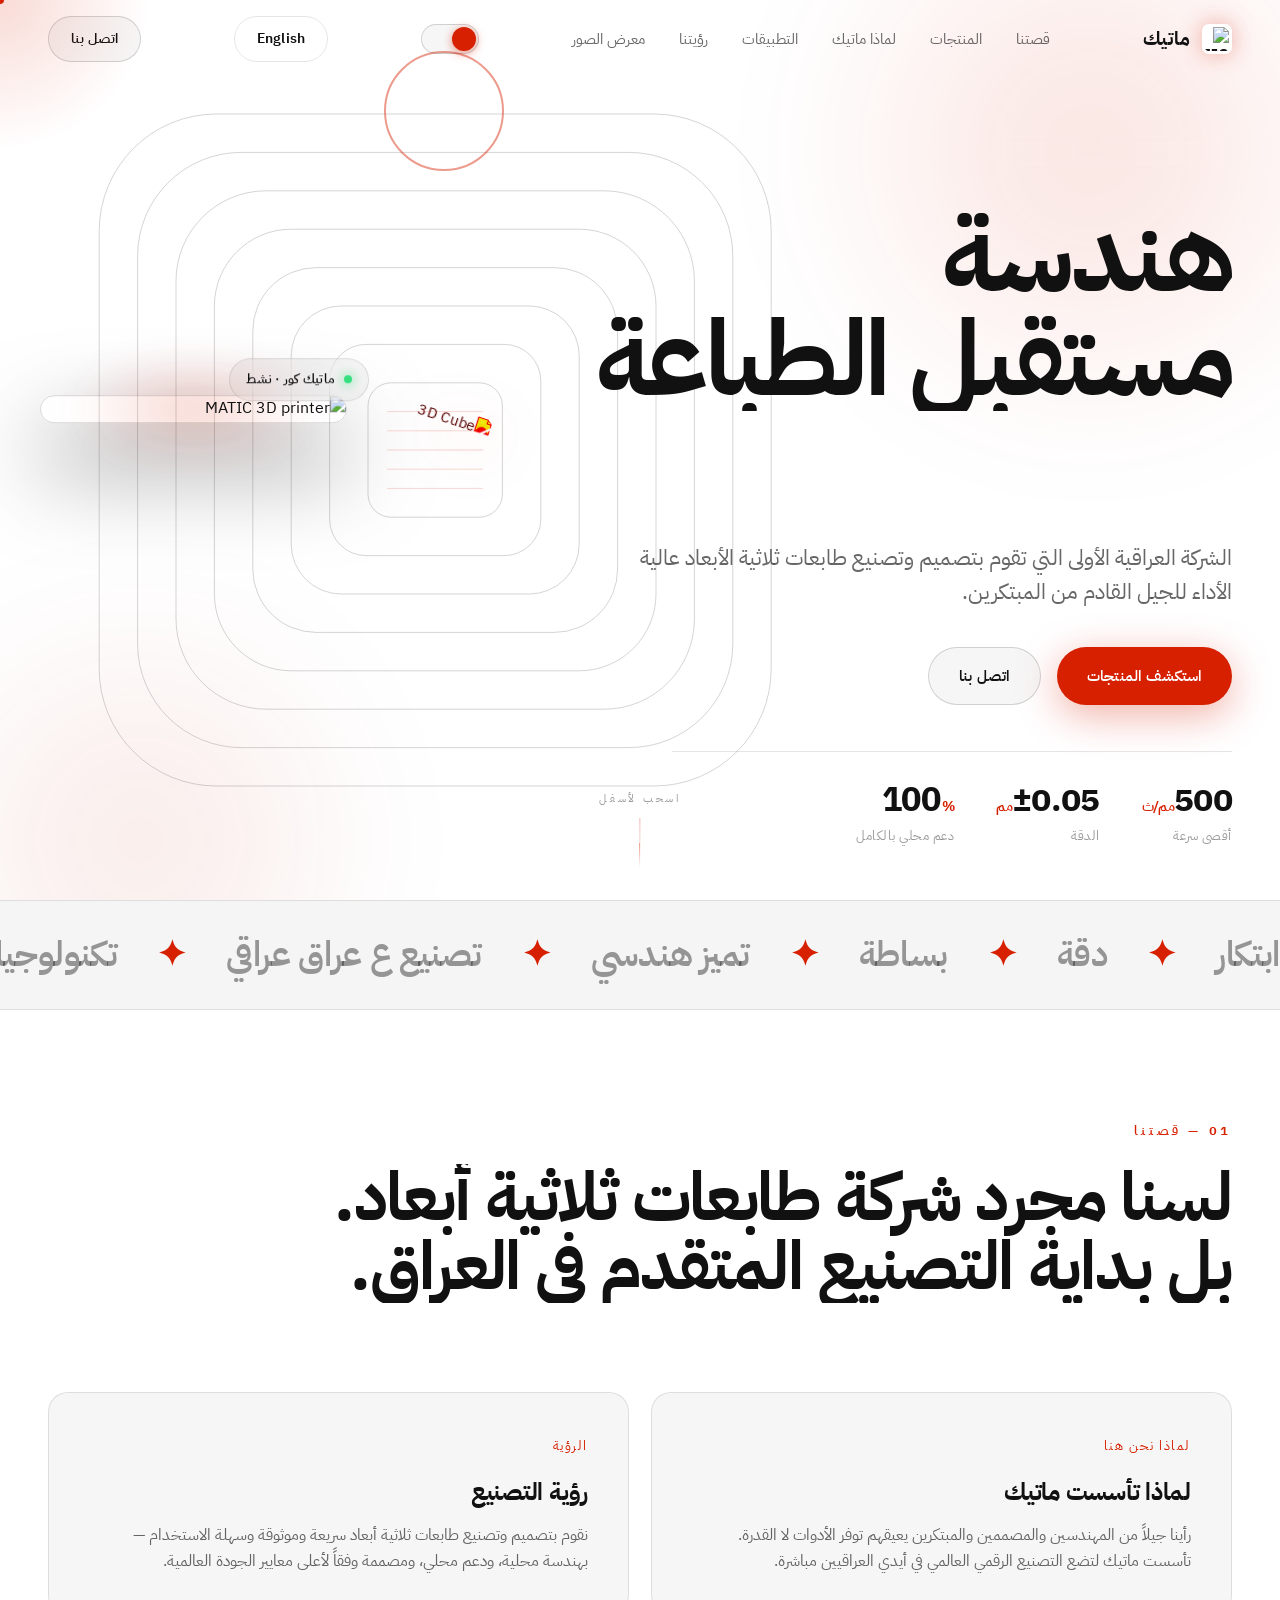
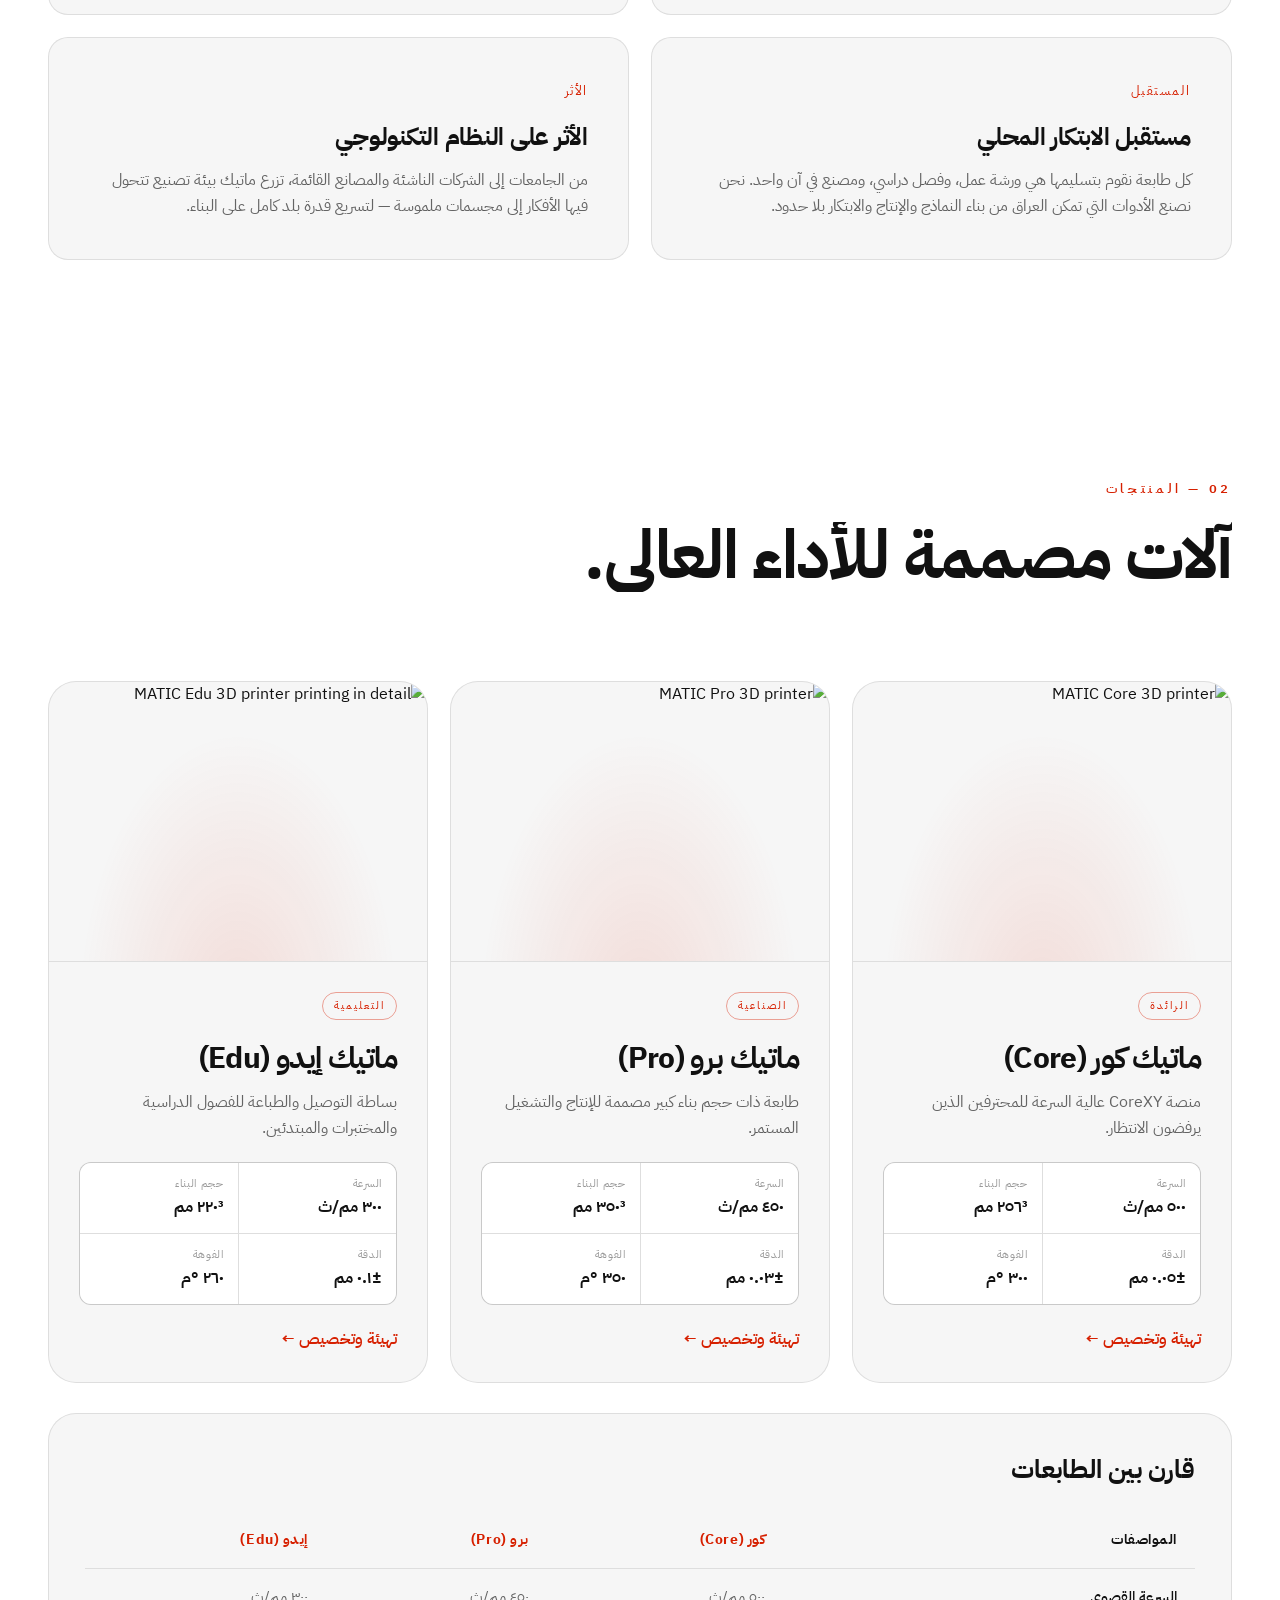
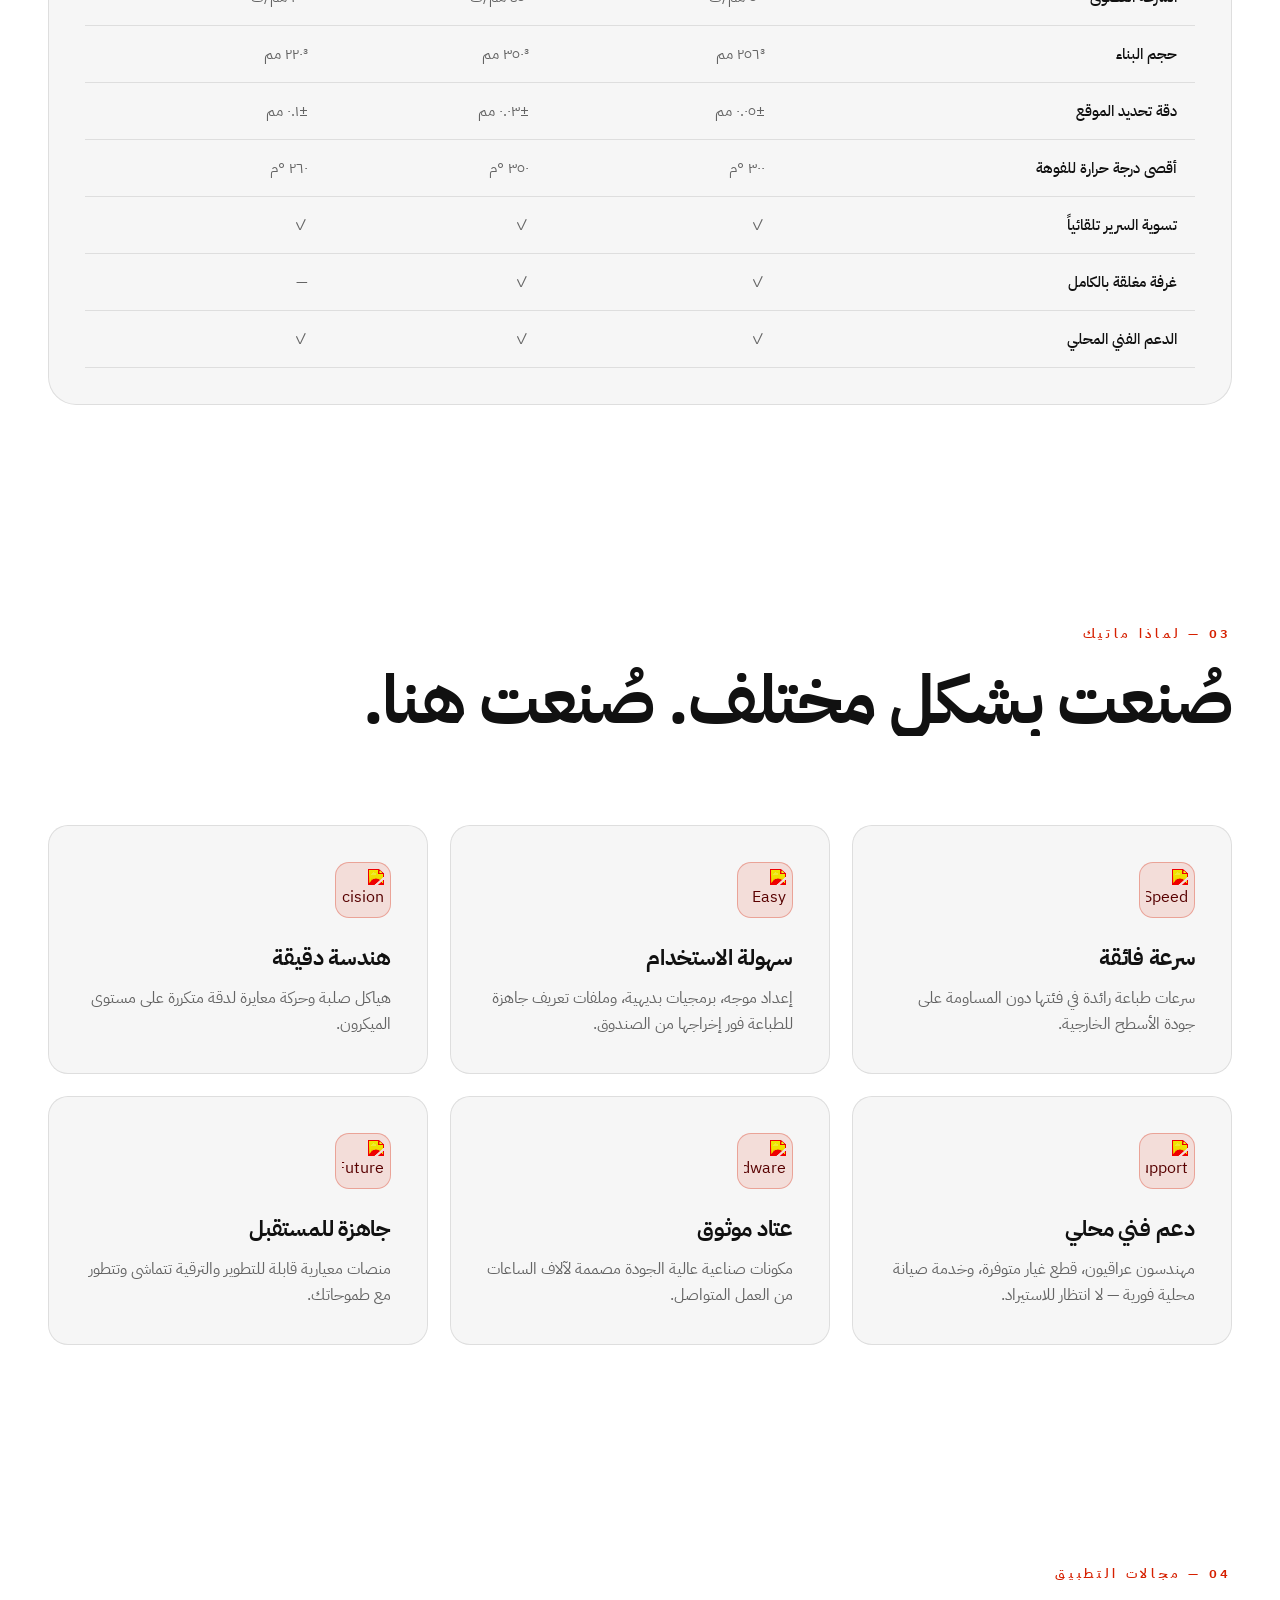
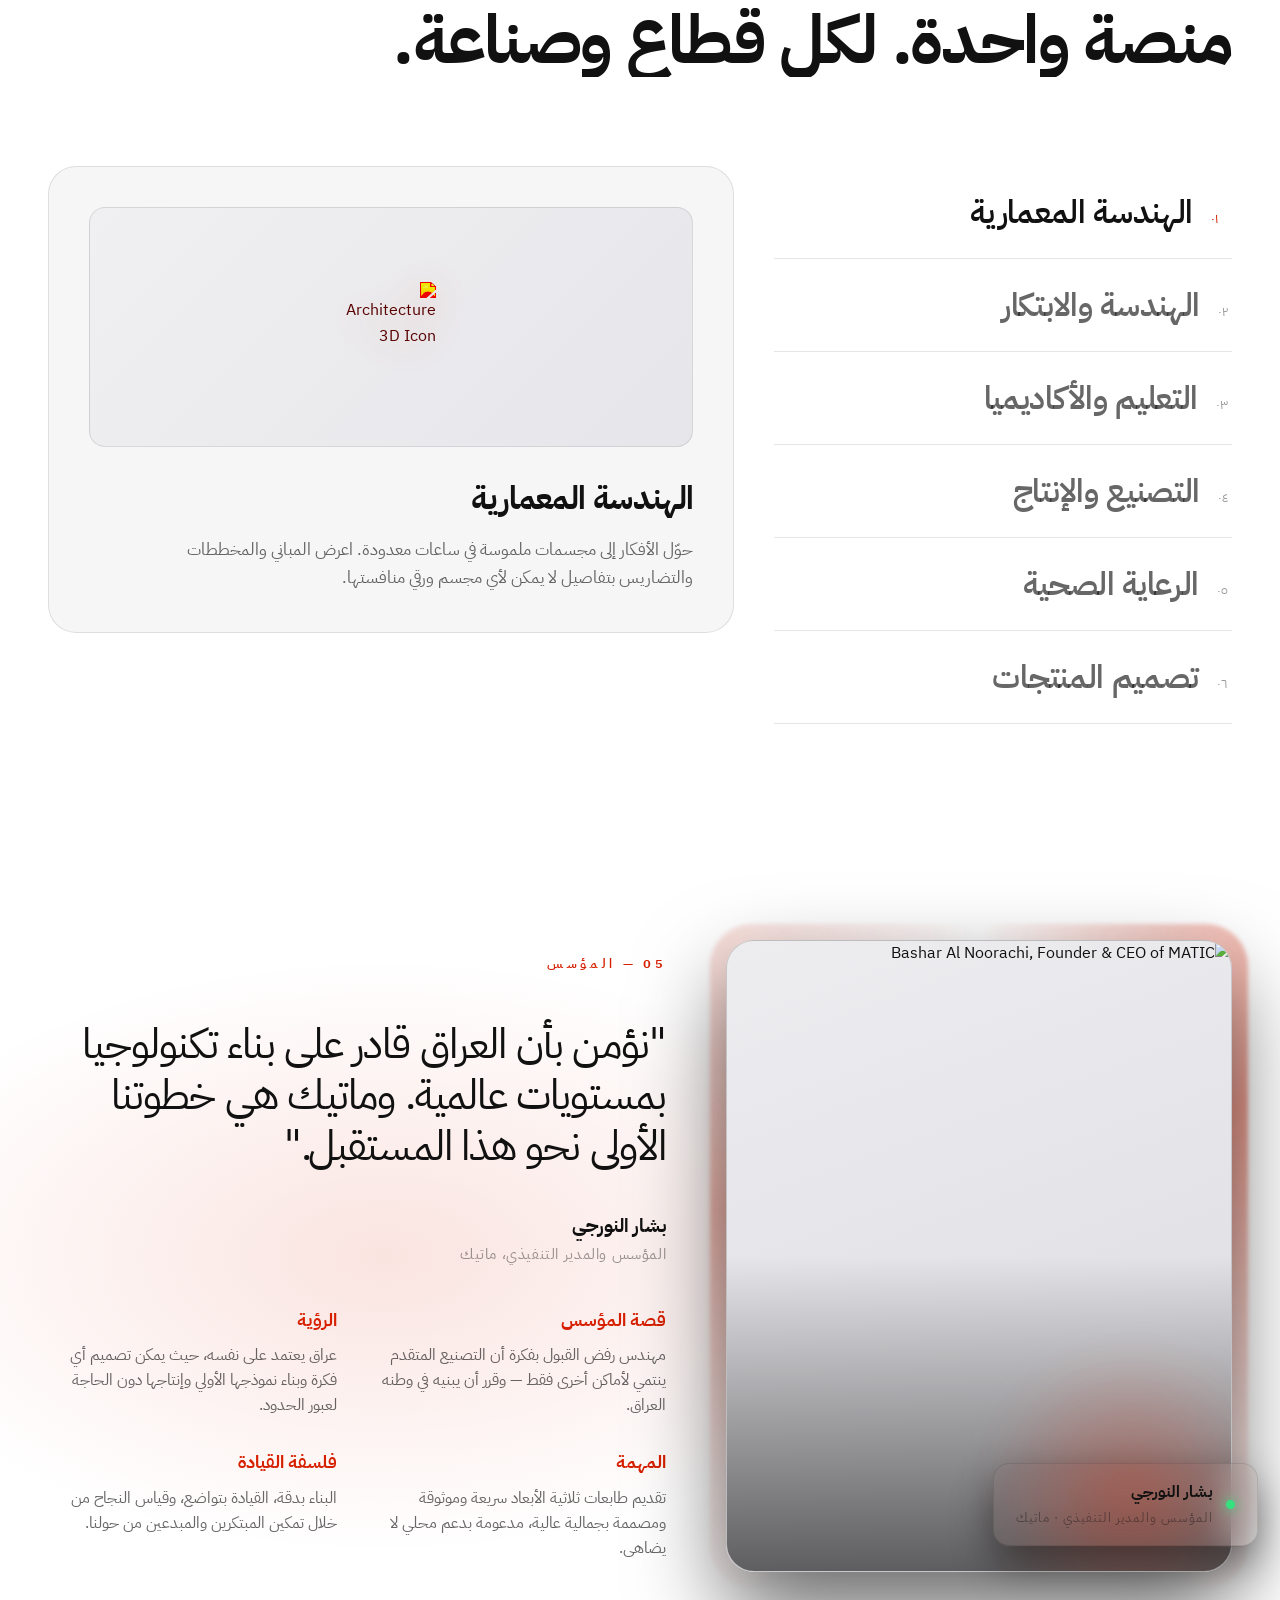
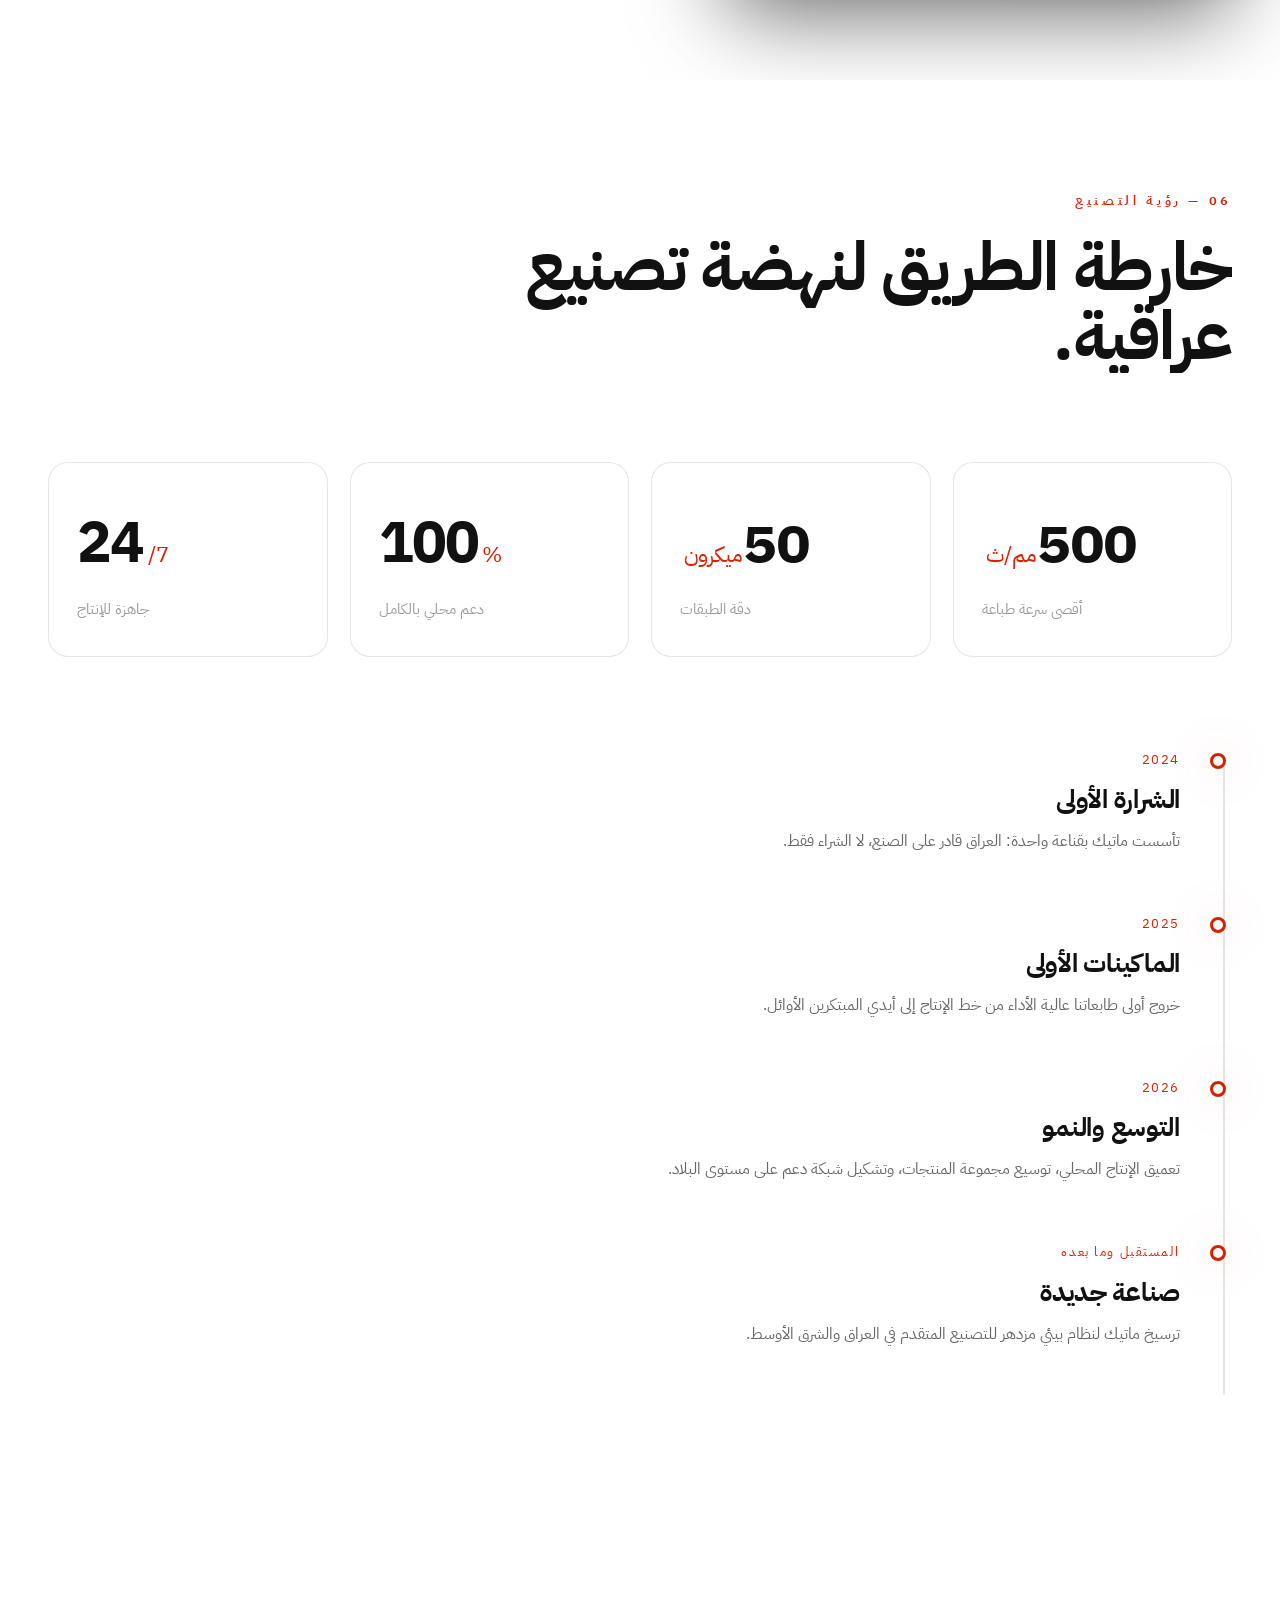
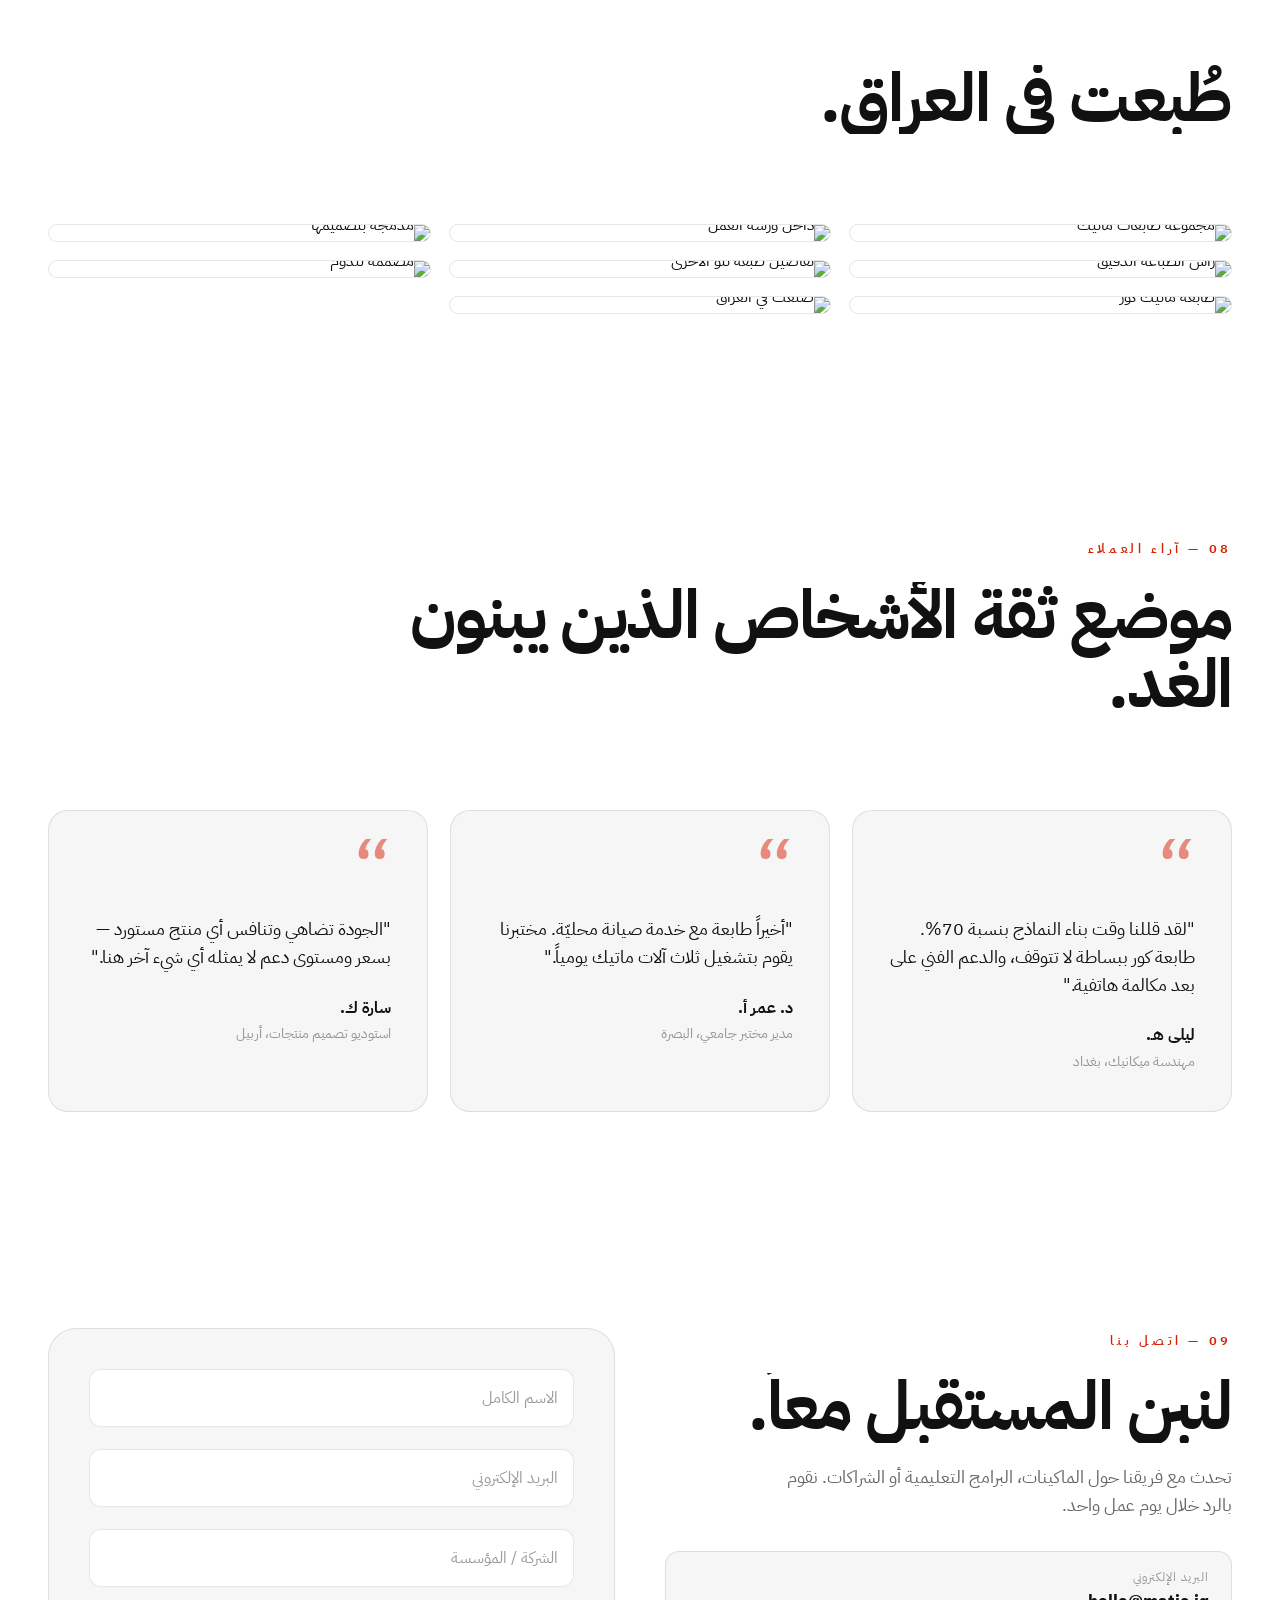
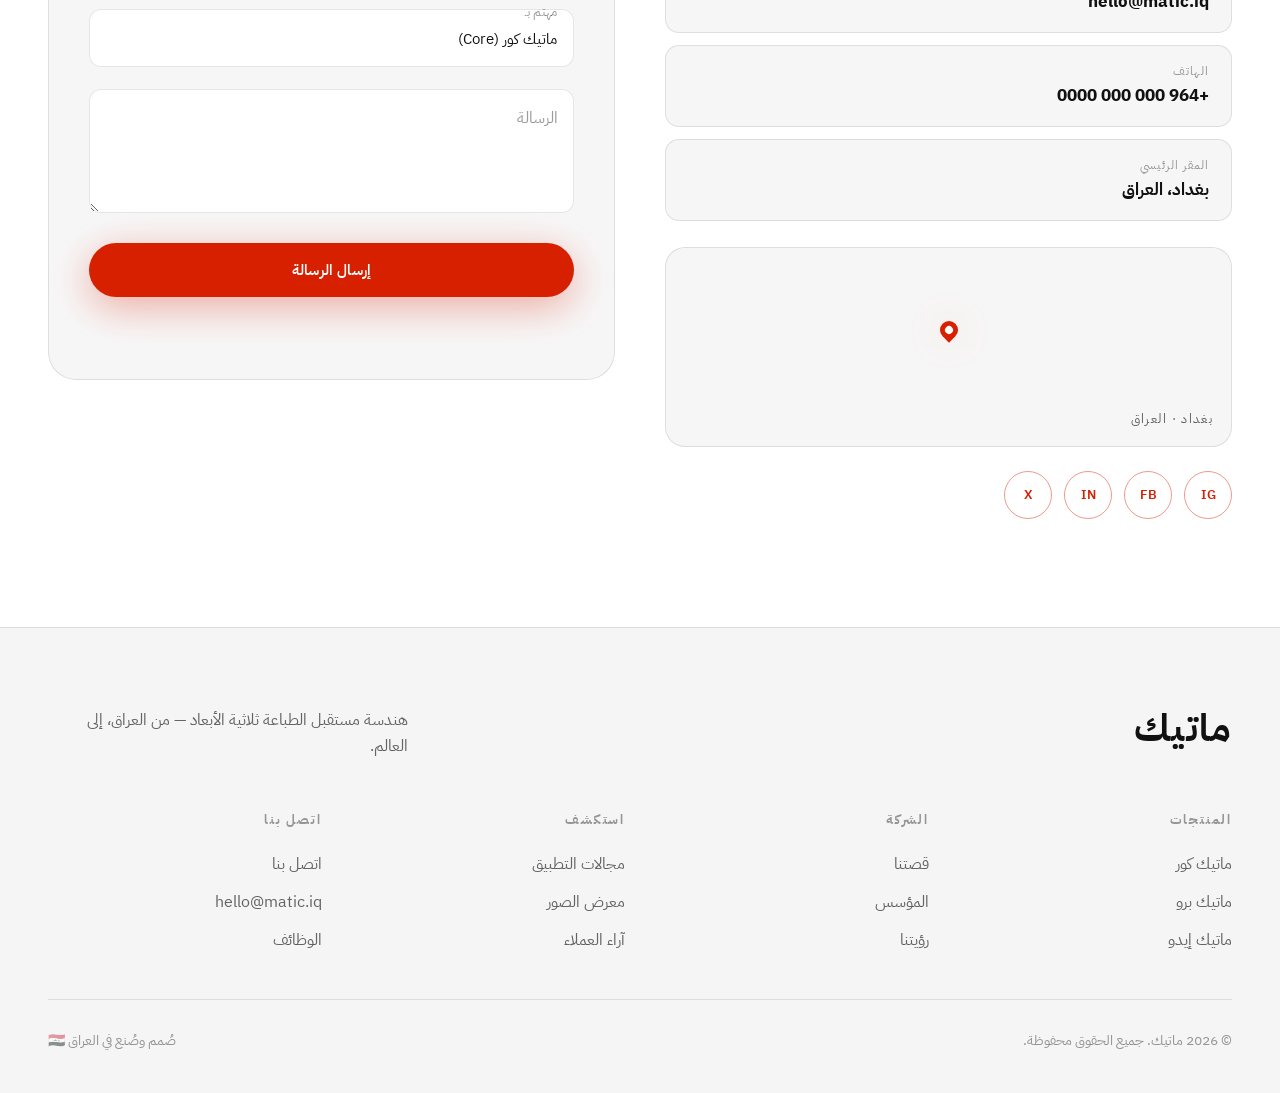
==== index-ar.html @ 6158f704 "Add files via upload" ====
<!DOCTYPE html>
<html lang="ar" dir="rtl">
<head>
  <meta charset="UTF-8" />
  <meta name="viewport" content="width=device-width, initial-scale=1.0" />
  <meta name="theme-color" content="#111111" />
  <link rel="icon" type="image/png" href="matic-logo.png" />

  <title>ماتيك — هندسة مستقبل الطباعة ثلاثية الأبعاد</title>
  <meta name="description" content="ماتيك هي أول شركة عراقية تقوم بتصميم وتصنيع طابعات ثلاثية الأبعاد عالية الأداء — سريعة وموثوقة ومدعومة محلياً للجيل القادم من المبتكرين." />
  <meta name="keywords" content="MATIC, 3D printing, Iraq, 3D printers, advanced manufacturing, additive manufacturing, Middle East technology, العراق, طباعة ثلاثية الأبعاد" />
  <meta name="author" content="MATIC" />
  <link rel="canonical" href="https://matic.iq/" />

  <!-- Open Graph -->
  <meta property="og:type" content="website" />
  <meta property="og:title" content="ماتيك — هندسة مستقبل الطباعة ثلاثية الأبعاد" />
  <meta property="og:description" content="الشركة العراقية الأولى التي تقوم بتصميم وتصنيع طابعات ثلاثية الأبعاد عالية الأداء للجيل القادم من المبتكرين." />
  <meta property="og:locale" content="ar_IQ" />
  <meta property="og:site_name" content="MATIC" />

  <!-- Twitter -->
  <meta name="twitter:card" content="summary_large_image" />
  <meta name="twitter:title" content="ماتيك — هندسة مستقبل الطباعة ثلاثية الأبعاد" />
  <meta name="twitter:description" content="الشركة العراقية الأولى التي تقوم بتصميم وتصنيع طابعات ثلاثية الأبعاد عالية الأداء." />

  <link rel="preconnect" href="https://fonts.googleapis.com" />
  <link rel="preconnect" href="https://fonts.gstatic.com" crossorigin />
  <link href="https://fonts.googleapis.com/css2?family=IBM+Plex+Sans+Arabic:wght@300;400;500;600;700&family=Space+Grotesk:wght@400;500;600;700&family=Inter:wght@400;500;600;700;800;900&display=swap" rel="stylesheet" />

  <link rel="stylesheet" href="styles.css?v=2.0" />

  <!-- Set theme before paint to avoid flash -->
  <script>
    (function () {
      try {
        var saved = localStorage.getItem("matic-theme");
        var prefersLight = window.matchMedia("(prefers-color-scheme: light)").matches;
        var theme = saved || (prefersLight ? "light" : "dark");
        if (theme === "light") document.documentElement.setAttribute("data-theme", "light");
      } catch (e) {}
    })();
  </script>

  <!-- Structured data -->
  <script type="application/ld+json">
  {
    "@context": "https://schema.org",
    "@type": "Organization",
    "name": "MATIC",
    "description": "The first Iraqi company designing and manufacturing high-performance 3D printers.",
    "url": "https://matic.iq",
    "foundingLocation": { "@type": "Country", "name": "Iraq" },
    "slogan": "Engineering The Future Of 3D Printing"
  }
  </script>
</head>
<body>
  <!-- Custom cursor -->
  <div class="cursor-dot" aria-hidden="true"></div>
  <div class="cursor-glow" aria-hidden="true"></div>

  <!-- Scroll progress -->
  <div class="scroll-progress" aria-hidden="true"></div>

  <!-- Preloader -->
  <div class="preloader" id="preloader" aria-hidden="true">
    <div class="preloader__inner">
      <img src="matic-logo.png" alt="" class="preloader__mark" />
      <div class="preloader__logo">MATIC</div>
      <div class="preloader__bar"><span></span></div>
      <div class="preloader__count">000</div>
    </div>
  </div>

  <!-- Navigation -->
  <header class="nav" id="nav">
    <div class="nav__inner">
      <a href="#hero" class="nav__logo" data-magnetic aria-label="MATIC home">
        <img src="matic-logo.png" alt="MATIC logo" class="nav__logo-img" />
        <span class="nav__logo-text">ماتيك</span>
      </a>
      <nav class="nav__links" aria-label="Primary">
        <a href="#story">قصتنا</a>
        <a href="#products">المنتجات</a>
        <a href="#why">لماذا ماتيك</a>
        <a href="#applications">التطبيقات</a>
        <a href="#vision">رؤيتنا</a>
        <a href="#gallery">معرض الصور</a>
      </nav>
      <button class="theme-toggle" id="themeToggle" aria-label="Toggle light mode" data-magnetic>
        <span class="theme-toggle__track">
          <span class="theme-toggle__thumb">
            <svg class="theme-toggle__sun" viewBox="0 0 24 24" aria-hidden="true"><circle cx="12" cy="12" r="4"/><g stroke-linecap="round"><line x1="12" y1="2" x2="12" y2="5"/><line x1="12" y1="19" x2="12" y2="22"/><line x1="2" y1="12" x2="5" y2="12"/><line x1="19" y1="12" x2="22" y2="12"/><line x1="4.6" y1="4.6" x2="6.7" y2="6.7"/><line x1="17.3" y1="17.3" x2="19.4" y2="19.4"/><line x1="4.6" y1="19.4" x2="6.7" y2="17.3"/><line x1="17.3" y1="6.7" x2="19.4" y2="4.6"/></g></svg>
            <svg class="theme-toggle__moon" viewBox="0 0 24 24" aria-hidden="true"><path d="M21 12.8A9 9 0 1 1 11.2 3a7 7 0 0 0 9.8 9.8z"/></svg>
          </span>
        </span>
      </button>
      <a href="index.html" class="lang-toggle btn btn--small" data-magnetic>English</a>
      <a href="#contact" class="nav__cta btn btn--small" data-magnetic>اتصل بنا</a>
      <button class="nav__burger" id="burger" aria-label="Open menu" aria-expanded="false">
        <span></span><span></span>
      </button>
    </div>
  </header>

  <!-- Mobile menu -->
  <div class="mobile-menu" id="mobileMenu" aria-hidden="true">
    <nav class="mobile-menu__links">
      <a href="#story">قصتنا</a>
      <a href="#products">المنتجات</a>
      <a href="#why">لماذا ماتيك</a>
      <a href="#applications">التطبيقات</a>
      <a href="#founder">المؤسس</a>
      <a href="#vision">رؤيتنا</a>
      <a href="#gallery">معرض الصور</a>
      <a href="#contact">اتصل بنا</a>
      <a href="index.html" style="color: var(--red); font-weight: 700;">English</a>
    </nav>
  </div>

  <main>
    <!-- ============ HERO ============ -->
    <section class="hero" id="hero">
      <div class="hero__bg" aria-hidden="true">
        <div class="hero__glow hero__glow--1"></div>
        <div class="hero__glow hero__glow--2"></div>
        <svg class="hero__toolpath" viewBox="0 0 800 800" preserveAspectRatio="xMidYMid slice">
          <g class="hero__toolpath-rot">
            <rect x="450" y="330" width="140" height="140" rx="24"/>
            <rect x="410" y="290" width="220" height="220" rx="38"/>
            <rect x="370" y="250" width="300" height="300" rx="52"/>
            <rect x="330" y="210" width="380" height="380" rx="66"/>
            <rect x="290" y="170" width="460" height="460" rx="80"/>
            <rect x="250" y="130" width="540" height="540" rx="94"/>
            <rect x="210" y="90"  width="620" height="620" rx="108"/>
            <rect x="170" y="50"  width="700" height="700" rx="122"/>
            <path class="hero__toolpath-infill" d="M470 360 H570 M470 380 H570 M470 400 H570 M470 420 H570 M470 440 H570"/>
            <foreignObject x="450" y="330" width="140" height="140" class="hero__3d-cube-fo">
              <div class="hero__3d-cube-fo-inner">
                <img src="https://3dicons.sgp1.cdn.digitaloceanspaces.com/v1/dynamic/premium/cube-dynamic-premium.png" alt="3D Cube" class="hero__3d-cube" />
              </div>
            </foreignObject>
          </g>
        </svg>
        <div class="hero__scan"></div>
      </div>

      <div class="hero__float hero__float--2" data-parallax="0.25" aria-hidden="true">
        <div class="float-shape float-shape--ring"></div>
      </div>
      <div class="hero__float hero__float--3" data-parallax="0.4" aria-hidden="true">
        <div class="float-shape float-shape--dot"></div>
      </div>

      <div class="hero__content container">
        <div class="hero__badge reveal" data-reveal>
          <span class="dot"></span> أول شركة عراقية للطابعات ثلاثية الأبعاد
        </div>
        <h1 class="hero__title">
          <span class="line"><span class="word" data-split>هندسة</span></span>
          <span class="line"><span class="word" data-split>مستقبل</span> <span class="word" data-split>الطباعة</span></span>
          <span class="line accent"><span class="word" data-split>ثلاثية</span> <span class="word" data-split>الأبعاد</span></span>
        </h1>
        <p class="hero__sub reveal" data-reveal data-delay="0.6">
          الشركة العراقية الأولى التي تقوم بتصميم وتصنيع طابعات ثلاثية الأبعاد عالية الأداء للجيل القادم من المبتكرين.
        </p>
        <div class="hero__cta reveal" data-reveal data-delay="0.8">
          <a href="#products" class="btn btn--primary" data-magnetic>
            <span>استكشف المنتجات</span>
          </a>
          <a href="#contact" class="btn btn--ghost" data-magnetic>
            <span>اتصل بنا</span>
          </a>
        </div>

        <div class="hero__stats reveal" data-reveal data-delay="1">
          <div class="hero__stat">
            <strong>500<small>مم/ث</small></strong>
            <span>أقصى سرعة</span>
          </div>
          <div class="hero__stat">
            <strong>±0.05<small>مم</small></strong>
            <span>الدقة</span>
          </div>
          <div class="hero__stat">
            <strong>100<small>%</small></strong>
            <span>دعم محلي بالكامل</span>
          </div>
        </div>
      </div>

      <!-- 3D printer showcase -->
      <div class="hero__printer" data-parallax="0.08" aria-hidden="true">
        <div class="hero__printer-glow"></div>
        <img src="3.png" alt="MATIC 3D printer" class="hero__printer-img" />
        <div class="hero__printer-tag glass">
          <span class="dot"></span> ماتيك كور · نشط
        </div>
      </div>

      <div class="hero__scroll" aria-hidden="true">
        <span>اسحب لأسفل</span>
        <div class="hero__scroll-line"></div>
      </div>
    </section>

    <!-- ============ MARQUEE ============ -->
    <div class="marquee" aria-hidden="true">
      <div class="marquee__track">
        <span>ابتكار</span><span class="sep">✦</span>
        <span>دقة</span><span class="sep">✦</span>
        <span>بساطة</span><span class="sep">✦</span>
        <span>تميز هندسي</span><span class="sep">✦</span>
        <span>تصنيع ع عراق عراقي</span><span class="sep">✦</span>
        <span>تكنولوجيا المستقبل</span><span class="sep">✦</span>
        <span>ابتكار</span><span class="sep">✦</span>
        <span>دقة</span><span class="sep">✦</span>
        <span>بساطة</span><span class="sep">✦</span>
        <span>تميز هندسي</span><span class="sep">✦</span>
        <span>تصنيع عراقي</span><span class="sep">✦</span>
        <span>تكنولوجيا المستقبل</span><span class="sep">✦</span>
      </div>
    </div>

    <!-- ============ STORY ============ -->
    <section class="story section" id="story">
      <div class="container">
        <div class="section__head">
          <span class="eyebrow" data-reveal>01 — قصتنا</span>
          <h2 class="section__title" data-split-lines>
            لسنا مجرد شركة طابعات ثلاثية أبعاد. بل بداية التصنيع المتقدم في العراق.
          </h2>
        </div>

        <div class="story__grid">
          <article class="story__card glass" data-reveal>
            <span class="story__num">لماذا نحن هنا</span>
            <h3>لماذا تأسست ماتيك</h3>
            <p>رأينا جيلاً من المهندسين والمصممين والمبتكرين يعيقهم توفر الأدوات لا القدرة. تأسست ماتيك لتضع التصنيع الرقمي العالمي في أيدي العراقيين مباشرة.</p>
          </article>
          <article class="story__card glass" data-reveal data-delay="0.1">
            <span class="story__num">الرؤية</span>
            <h3>رؤية التصنيع</h3>
            <p>نقوم بتصميم وتصنيع طابعات ثلاثية أبعاد سريعة وموثوقة وسهلة الاستخدام — بهندسة محلية، ودعم محلي، ومصممة وفقاً لأعلى معايير الجودة العالمية.</p>
          </article>
          <article class="story__card glass" data-reveal data-delay="0.2">
            <span class="story__num">المستقبل</span>
            <h3>مستقبل الابتكار المحلي</h3>
            <p>كل طابعة نقوم بتسليمها هي ورشة عمل، وفصل دراسي، ومصنع في آن واحد. نحن نصنع الأدوات التي تمكن العراق من بناء النماذج والإنتاج والابتكار بلا حدود.</p>
          </article>
          <article class="story__card glass" data-reveal data-delay="0.3">
            <span class="story__num">الأثر</span>
            <h3>الأثر على النظام التكنولوجي</h3>
            <p>من الجامعات إلى الشركات الناشئة والمصانع القائمة، تزرع ماتيك بيئة تصنيع تتحول فيها الأفكار إلى مجسمات ملموسة — لتسريع قدرة بلد كامل على البناء.</p>
          </article>
        </div>
      </div>
    </section>

    <!-- ============ PRODUCTS ============ -->
    <section class="products section" id="products">
      <div class="container">
        <div class="section__head">
          <span class="eyebrow" data-reveal>02 — المنتجات</span>
          <h2 class="section__title" data-split-lines>آلات مصممة للأداء العالي.</h2>
        </div>

        <div class="products__grid">
          <article class="product-card glass tilt" data-reveal>
            <div class="product-card__glow"></div>
            <div class="product-card__visual">
              <img src="3.png" alt="MATIC Core 3D printer" loading="lazy" />
            </div>
            <div class="product-card__body">
              <span class="product-card__tag">الرائدة</span>
              <h3>ماتيك كور (Core)</h3>
              <p>منصة CoreXY عالية السرعة للمحترفين الذين يرفضون الانتظار.</p>
              <ul class="product-card__specs">
                <li><span>السرعة</span><b>٥٠٠ مم/ث</b></li>
                <li><span>حجم البناء</span><b>٢٥٦³ مم</b></li>
                <li><span>الدقة</span><b>±٠.٠٥ مم</b></li>
                <li><span>الفوهة</span><b>٣٠٠ °م</b></li>
              </ul>
              <a href="#contact" class="product-card__link" data-magnetic>تهيئة وتخصيص ←</a>
            </div>
          </article>

          <article class="product-card glass tilt" data-reveal data-delay="0.1">
            <div class="product-card__glow"></div>
            <div class="product-card__visual">
              <img src="4.png" alt="MATIC Pro 3D printer" loading="lazy" />
            </div>
            <div class="product-card__body">
              <span class="product-card__tag">الصناعية</span>
              <h3>ماتيك برو (Pro)</h3>
              <p>طابعة ذات حجم بناء كبير مصممة للإنتاج والتشغيل المستمر.</p>
              <ul class="product-card__specs">
                <li><span>السرعة</span><b>٤٥٠ مم/ث</b></li>
                <li><span>حجم البناء</span><b>٣٥٠³ مم</b></li>
                <li><span>الدقة</span><b>±٠.٠٣ مم</b></li>
                <li><span>الفوهة</span><b>٣٥٠ °م</b></li>
              </ul>
              <a href="#contact" class="product-card__link" data-magnetic>تهيئة وتخصيص ←</a>
            </div>
          </article>

          <article class="product-card glass tilt" data-reveal data-delay="0.2">
            <div class="product-card__glow"></div>
            <div class="product-card__visual">
              <img src="2.png" alt="MATIC Edu 3D printer printing in detail" loading="lazy" />
            </div>
            <div class="product-card__body">
              <span class="product-card__tag">التعليمية</span>
              <h3>ماتيك إيدو (Edu)</h3>
              <p>بساطة التوصيل والطباعة للفصول الدراسية والمختبرات والمبتدئين.</p>
              <ul class="product-card__specs">
                <li><span>السرعة</span><b>٣٠٠ مم/ث</b></li>
                <li><span>حجم البناء</span><b>٢٢٠³ مم</b></li>
                <li><span>الدقة</span><b>±٠.١ مم</b></li>
                <li><span>الفوهة</span><b>٢٦٠ °م</b></li>
              </ul>
              <a href="#contact" class="product-card__link" data-magnetic>تهيئة وتخصيص ←</a>
            </div>
          </article>
        </div>

        <!-- Comparison -->
        <div class="compare glass" data-reveal>
          <h3 class="compare__title">قارن بين الطابعات</h3>
          <div class="compare__scroll">
            <table class="compare__table">
              <thead>
                <tr>
                  <th>المواصفات</th>
                  <th>كور (Core)</th>
                  <th>برو (Pro)</th>
                  <th>إيدو (Edu)</th>
                </tr>
              </thead>
              <tbody>
                <tr><td>السرعة القصوى</td><td>٥٠٠ مم/ث</td><td>٤٥٠ مم/ث</td><td>٣٠٠ مم/ث</td></tr>
                <tr><td>حجم البناء</td><td>٢٥٦³ مم</td><td>٣٥٠³ مم</td><td>٢٢٠³ مم</td></tr>
                <tr><td>دقة تحديد الموقع</td><td>±٠.٠٥ مم</td><td>±٠.٠٣ مم</td><td>±٠.١ مم</td></tr>
                <tr><td>أقصى درجة حرارة للفوهة</td><td>٣٠٠ °م</td><td>٣٥٠ °م</td><td>٢٦٠ °م</td></tr>
                <tr><td>تسوية السرير تلقائياً</td><td>✓</td><td>✓</td><td>✓</td></tr>
                <tr><td>غرفة مغلقة بالكامل</td><td>✓</td><td>✓</td><td>—</td></tr>
                <tr><td>الدعم الفني المحلي</td><td>✓</td><td>✓</td><td>✓</td></tr>
              </tbody>
            </table>
          </div>
        </div>
      </div>
    </section>

    <!-- ============ WHY MATIC ============ -->
    <section class="why section" id="why">
      <div class="container">
        <div class="section__head">
          <span class="eyebrow" data-reveal>03 — لماذا ماتيك</span>
          <h2 class="section__title" data-split-lines>صُنعت بشكل مختلف. صُنعت هنا.</h2>
        </div>

        <div class="why__grid">
          <article class="feature glass" data-reveal>
            <div class="feature__icon">
              <img src="https://3dicons.sgp1.cdn.digitaloceanspaces.com/v1/dynamic/premium/flash-dynamic-premium.png" alt="Speed" class="feature__3d-icon" />
            </div>
            <h3>سرعة فائقة</h3>
            <p>سرعات طباعة رائدة في فئتها دون المساومة على جودة الأسطح الخارجية.</p>
          </article>
          <article class="feature glass" data-reveal data-delay="0.05">
            <div class="feature__icon">
              <img src="https://3dicons.sgp1.cdn.digitaloceanspaces.com/v1/dynamic/premium/thumb-up-dynamic-premium.png" alt="Easy" class="feature__3d-icon" />
            </div>
            <h3>سهولة الاستخدام</h3>
            <p>إعداد موجه، برمجيات بديهية، وملفات تعريف جاهزة للطباعة فور إخراجها من الصندوق.</p>
          </article>
          <article class="feature glass" data-reveal data-delay="0.1">
            <div class="feature__icon">
              <img src="https://3dicons.sgp1.cdn.digitaloceanspaces.com/v1/dynamic/premium/target-dynamic-premium.png" alt="Precision" class="feature__3d-icon" />
            </div>
            <h3>هندسة دقيقة</h3>
            <p>هياكل صلبة وحركة معايرة لدقة متكررة على مستوى الميكرون.</p>
          </article>
          <article class="feature glass" data-reveal data-delay="0.15">
            <div class="feature__icon">
              <img src="https://3dicons.sgp1.cdn.digitaloceanspaces.com/v1/dynamic/premium/chat-bubble-dynamic-premium.png" alt="Support" class="feature__3d-icon" />
            </div>
            <h3>دعم فني محلي</h3>
            <p>مهندسون عراقيون، قطع غيار متوفرة، وخدمة صيانة محلية فورية — لا انتظار للاستيراد.</p>
          </article>
          <article class="feature glass" data-reveal data-delay="0.2">
            <div class="feature__icon">
              <img src="https://3dicons.sgp1.cdn.digitaloceanspaces.com/v1/dynamic/premium/lock-dynamic-premium.png" alt="Hardware" class="feature__3d-icon" />
            </div>
            <h3>عتاد موثوق</h3>
            <p>مكونات صناعية عالية الجودة مصممة لآلاف الساعات من العمل المتواصل.</p>
          </article>
          <article class="feature glass" data-reveal data-delay="0.25">
            <div class="feature__icon">
              <img src="https://3dicons.sgp1.cdn.digitaloceanspaces.com/v1/dynamic/premium/rocket-dynamic-premium.png" alt="Future" class="feature__3d-icon" />
            </div>
            <h3>جاهزة للمستقبل</h3>
            <p>منصات معيارية قابلة للتطوير والترقية تتماشى وتتطور مع طموحاتك.</p>
          </article>
        </div>
      </div>
    </section>

    <!-- ============ APPLICATIONS ============ -->
    <section class="apps section" id="applications">
      <div class="container">
        <div class="section__head">
          <span class="eyebrow" data-reveal>04 — مجالات التطبيق</span>
          <h2 class="section__title" data-split-lines>منصة واحدة. لكل قطاع وصناعة.</h2>
        </div>

        <div class="apps__layout">
          <div class="apps__list">
            <button class="apps__item is-active" data-app="0">
              <span class="apps__index">٠١</span>
              <span class="apps__name">الهندسة المعمارية</span>
            </button>
            <button class="apps__item" data-app="1">
              <span class="apps__index">٠٢</span>
              <span class="apps__name">الهندسة والابتكار</span>
            </button>
            <button class="apps__item" data-app="2">
              <span class="apps__index">٠٣</span>
              <span class="apps__name">التعليم والأكاديميا</span>
            </button>
            <button class="apps__item" data-app="3">
              <span class="apps__index">٠٤</span>
              <span class="apps__name">التصنيع والإنتاج</span>
            </button>
            <button class="apps__item" data-app="4">
              <span class="apps__index">٠٥</span>
              <span class="apps__name">الرعاية الصحية</span>
            </button>
            <button class="apps__item" data-app="5">
              <span class="apps__index">٠٦</span>
              <span class="apps__name">تصميم المنتجات</span>
            </button>
          </div>

          <div class="apps__stage glass">
            <div class="apps__panel is-active" data-panel="0">
              <div class="apps__visual" data-app-art="0">
                <div class="apps__3d-wrap">
                  <img src="https://3dicons.sgp1.cdn.digitaloceanspaces.com/v1/dynamic/premium/cube-dynamic-premium.png" alt="Architecture 3D Icon" class="apps__3d-icon" />
                </div>
              </div>
              <h3>الهندسة المعمارية</h3>
              <p>حوّل الأفكار إلى مجسمات ملموسة في ساعات معدودة. اعرض المباني والمخططات والتضاريس بتفاصيل لا يمكن لأي مجسم ورقي منافستها.</p>
            </div>
            <div class="apps__panel" data-panel="1">
              <div class="apps__visual" data-app-art="1">
                <div class="apps__3d-wrap">
                  <img src="https://3dicons.sgp1.cdn.digitaloceanspaces.com/v1/dynamic/premium/tool-dynamic-premium.png" alt="Engineering 3D Icon" class="apps__3d-icon" />
                </div>
              </div>
              <h3>الهندسة والابتكار</h3>
              <p>اختبر النماذج الأولية الوظيفية في غضون ليلة واحدة. افحص الملاءمة والشكل والأداء قبل الانتقال للإنتاج المكلف.</p>
            </div>
            <div class="apps__panel" data-panel="2">
              <div class="apps__visual" data-app-art="2">
                <div class="apps__3d-wrap">
                  <img src="https://3dicons.sgp1.cdn.digitaloceanspaces.com/v1/dynamic/premium/notebook-dynamic-premium.png" alt="Education 3D Icon" class="apps__3d-icon" />
                </div>
              </div>
              <h3>التعليم والأكاديميا</h3>
              <p>امنح الطلاب جسراً عملياً يربط بين التصميم الرقمي والعالم المادي — واكسبهم المهارات التي يتطلبها المستقبل.</p>
            </div>
            <div class="apps__panel" data-panel="3">
              <div class="apps__visual" data-app-art="3">
                <div class="apps__3d-wrap">
                  <img src="https://3dicons.sgp1.cdn.digitaloceanspaces.com/v1/dynamic/premium/gift-dynamic-premium.png" alt="Manufacturing 3D Icon" class="apps__3d-icon" />
                </div>
              </div>
              <h3>التصنيع والإنتاج</h3>
              <p>أنتج القوالب والمثبتات وقطع الغيار النهائية عند الطلب. قلل أوقات الانتظار وحافظ على استمرارية خطوط الإنتاج.</p>
            </div>
            <div class="apps__panel" data-panel="4">
              <div class="apps__visual" data-app-art="4">
                <div class="apps__3d-wrap">
                  <img src="https://3dicons.sgp1.cdn.digitaloceanspaces.com/v1/dynamic/premium/heart-dynamic-premium.png" alt="Healthcare 3D Icon" class="apps__3d-icon" />
                </div>
              </div>
              <h3>الرعاية الصحية</h3>
              <p>مجسمات تشريحية مخصصة، أدلة جراحية، وأجهزة مساعدة — مصنعة بدقة وعن قرب محلياً وبجودة فائقة.</p>
            </div>
            <div class="apps__panel" data-panel="5">
              <div class="apps__visual" data-app-art="5">
                <div class="apps__3d-wrap">
                  <img src="https://3dicons.sgp1.cdn.digitaloceanspaces.com/v1/dynamic/premium/bulb-dynamic-premium.png" alt="Product Design 3D Icon" class="apps__3d-icon" />
                </div>
              </div>
              <h3>تصميم المنتجات</h3>
              <p>انتقل من مسودة التصميم الرقمي إلى نموذج ملموس في فترة ما بعد الظهر، وقم بالتعديل والتطوير بكل ثقة.</p>
            </div>
          </div>
        </div>
      </div>
    </section>

    <!-- ============ FOUNDER ============ -->
    <section class="founder section" id="founder">
      <div class="founder__bg" aria-hidden="true"></div>
      <div class="container">
        <div class="founder__grid">
          <div class="founder__portrait" data-reveal>
            <span class="founder__ring" aria-hidden="true"></span>
            <div class="founder__photo">
              <div class="founder__photo-glow"></div>
              <img src="founder.png" alt="Bashar Al Noorachi, Founder & CEO of MATIC" loading="lazy" />
            </div>
            <div class="founder__badge glass">
              <span class="founder__badge-dot"></span>
              <div>
                <strong>بشار النورجي</strong>
                <span>المؤسس والمدير التنفيذي · ماتيك</span>
              </div>
            </div>
          </div>
          <div class="founder__content">
            <span class="eyebrow" data-reveal>05 — المؤسس</span>
            <blockquote class="founder__quote" data-split-lines>
              "نؤمن بأن العراق قادر على بناء تكنولوجيا بمستويات عالمية. وماتيك هي خطوتنا الأولى نحو هذا المستقبل."
            </blockquote>
            <div class="founder__sign" data-reveal>
              <strong>بشار النورجي</strong>
              <span>المؤسس والمدير التنفيذي، ماتيك</span>
            </div>
            <div class="founder__cols">
              <div data-reveal>
                <h4>قصة المؤسس</h4>
                <p>مهندس رفض القبول بفكرة أن التصنيع المتقدم ينتمي لأماكن أخرى فقط — وقرر أن يبنيه في وطنه العراق.</p>
              </div>
              <div data-reveal data-delay="0.1">
                <h4>الرؤية</h4>
                <p>عراق يعتمد على نفسه، حيث يمكن تصميم أي فكرة وبناء نموذجها الأولي وإنتاجها دون الحاجة لعبور الحدود.</p>
              </div>
              <div data-reveal data-delay="0.15">
                <h4>المهمة</h4>
                <p>تقديم طابعات ثلاثية الأبعاد سريعة وموثوقة ومصممة بجمالية عالية، مدعومة بدعم محلي لا يضاهى.</p>
              </div>
              <div data-reveal data-delay="0.2">
                <h4>فلسفة القيادة</h4>
                <p>البناء بدقة، القيادة بتواضع، وقياس النجاح من خلال تمكين المبتكرين والمبدعين من حولنا.</p>
              </div>
            </div>
          </div>
        </div>
      </div>
    </section>

    <!-- ============ VISION / TIMELINE ============ -->
    <section class="vision section" id="vision">
      <div class="container">
        <div class="section__head">
          <span class="eyebrow" data-reveal>06 — رؤية التصنيع</span>
          <h2 class="section__title" data-split-lines>خارطة الطريق لنهضة تصنيع عراقية.</h2>
        </div>

        <div class="vision__stats">
          <div class="stat" data-reveal>
            <span class="stat__num" data-count="500">0</span><span class="stat__suffix">مم/ث</span>
            <span class="stat__label">أقصى سرعة طباعة</span>
          </div>
          <div class="stat" data-reveal data-delay="0.1">
            <span class="stat__num" data-count="50">0</span><span class="stat__suffix">ميكرون</span>
            <span class="stat__label">دقة الطبقات</span>
          </div>
          <div class="stat" data-reveal data-delay="0.2">
            <span class="stat__num" data-count="100">0</span><span class="stat__suffix">%</span>
            <span class="stat__label">دعم محلي بالكامل</span>
          </div>
          <div class="stat" data-reveal data-delay="0.3">
            <span class="stat__num" data-count="24">0</span><span class="stat__suffix">/7</span>
            <span class="stat__label">جاهزة للإنتاج</span>
          </div>
        </div>

        <div class="timeline">
          <div class="timeline__line"><span class="timeline__progress"></span></div>
          <div class="timeline__item" data-reveal>
            <span class="timeline__year">2024</span>
            <h3>الشرارة الأولى</h3>
            <p>تأسست ماتيك بقناعة واحدة: العراق قادر على الصنع، لا الشراء فقط.</p>
          </div>
          <div class="timeline__item" data-reveal data-delay="0.1">
            <span class="timeline__year">2025</span>
            <h3>الماكينات الأولى</h3>
            <p>خروج أولى طابعاتنا عالية الأداء من خط الإنتاج إلى أيدي المبتكرين الأوائل.</p>
          </div>
          <div class="timeline__item" data-reveal data-delay="0.2">
            <span class="timeline__year">2026</span>
            <h3>التوسع والنمو</h3>
            <p>تعميق الإنتاج المحلي، توسيع مجموعة المنتجات، وتشكيل شبكة دعم على مستوى البلاد.</p>
          </div>
          <div class="timeline__item" data-reveal data-delay="0.3">
            <span class="timeline__year">المستقبل وما بعده</span>
            <h3>صناعة جديدة</h3>
            <p>ترسيخ ماتيك لنظام بيئي مزدهر للتصنيع المتقدم في العراق والشرق الأوسط.</p>
          </div>
        </div>
      </div>
    </section>

    <!-- ============ GALLERY ============ -->
    <section class="gallery section" id="gallery">
      <div class="container">
        <div class="section__head">
          <span class="eyebrow" data-reveal>07 — معرض الصور</span>
          <h2 class="section__title" data-split-lines>طُبعت في العراق.</h2>
        </div>
        <div class="gallery__grid" id="galleryGrid">
          <!-- populated by JS -->
        </div>
      </div>
    </section>

    <!-- ============ TESTIMONIALS ============ -->
    <section class="testi section" id="testimonials">
      <div class="container">
        <div class="section__head">
          <span class="eyebrow" data-reveal>08 — آراء العملاء</span>
          <h2 class="section__title" data-split-lines>موضع ثقة الأشخاص الذين يبنون الغد.</h2>
        </div>
        <div class="testi__grid">
          <figure class="testi__card glass" data-reveal>
            <blockquote>"لقد قللنا وقت بناء النماذج بنسبة 70%. طابعة كور ببساطة لا تتوقف، والدعم الفني على بعد مكالمة هاتفية."</blockquote>
            <figcaption><strong>ليلى هـ.</strong><span>مهندسة ميكانيك، بغداد</span></figcaption>
          </figure>
          <figure class="testi__card glass" data-reveal data-delay="0.1">
            <blockquote>"أخيراً طابعة مع خدمة صيانة محليّة. مختبرنا يقوم بتشغيل ثلاث آلات ماتيك يومياً."</blockquote>
            <figcaption><strong>د. عمر أ.</strong><span>مدير مختبر جامعي، البصرة</span></figcaption>
          </figure>
          <figure class="testi__card glass" data-reveal data-delay="0.2">
            <blockquote>"الجودة تضاهي وتنافس أي منتج مستورد — بسعر ومستوى دعم لا يمثله أي شيء آخر هنا."</blockquote>
            <figcaption><strong>سارة ك.</strong><span>استوديو تصميم منتجات، أربيل</span></figcaption>
          </figure>
        </div>
      </div>
    </section>

    <!-- ============ CONTACT ============ -->
    <section class="contact section" id="contact">
      <div class="container">
        <div class="contact__grid">
          <div class="contact__intro">
            <span class="eyebrow" data-reveal>09 — اتصل بنا</span>
            <h2 class="section__title" data-split-lines>لنبنِ المستقبل معاً.</h2>
            <p class="contact__lead" data-reveal>تحدث مع فريقنا حول الماكينات، البرامج التعليمية أو الشراكات. نقوم بالرد خلال يوم عمل واحد.</p>

            <div class="contact__info">
              <a href="mailto:hello@matic.iq" class="contact__chip glass" data-magnetic>
                <span>البريد الإلكتروني</span><strong>hello@matic.iq</strong>
              </a>
              <a href="tel:+9640000000000" class="contact__chip glass" data-magnetic>
                <span>الهاتف</span><strong>+964 000 000 0000</strong>
              </a>
              <div class="contact__chip glass">
                <span>المقر الرئيسي</span><strong>بغداد، العراق</strong>
              </div>
            </div>

            <div class="contact__map glass" aria-label="Map area">
              <div class="contact__map-grid"></div>
              <span class="contact__map-pin"></span>
              <span class="contact__map-label">بغداد · العراق</span>
            </div>

            <div class="contact__social">
              <a href="https://www.instagram.com/matic.iq/" target="_blank" rel="noopener noreferrer" data-magnetic aria-label="Instagram">IG</a>
              <a href="https://www.facebook.com/profile.php?id=61578563612533&rdid=oIz0VlsvCKReDyAR&share_url=https%3A%2F%2Fwww.facebook.com%2Fshare%2F1AtW3nZHas%2F%3Futm_source%3Dig%26utm_medium%3Dsocial%26utm_content%3Dlink_in_bio#" target="_blank" rel="noopener noreferrer" data-magnetic aria-label="Facebook">FB</a>
              <a href="#" data-magnetic aria-label="LinkedIn">IN</a>
              <a href="#" data-magnetic aria-label="X">X</a>
            </div>
          </div>

          <form class="contact__form glass" id="contactForm" novalidate>
            <div class="field">
              <input type="text" id="name" name="name" required placeholder=" " />
              <label for="name">الاسم الكامل</label>
            </div>
            <div class="field">
              <input type="email" id="email" name="email" required placeholder=" " />
              <label for="email">البريد الإلكتروني</label>
            </div>
            <div class="field">
              <input type="text" id="company" name="company" placeholder=" " />
              <label for="company">الشركة / المؤسسة</label>
            </div>
            <div class="field">
              <select id="interest" name="interest">
                <option value="core">ماتيك كور (Core)</option>
                <option value="pro">ماتيك برو (Pro)</option>
                <option value="edu">ماتيك إيدو (Edu)</option>
                <option value="partnership">شراكة</option>
                <option value="other">أخرى</option>
              </select>
              <label for="interest" class="field__static">مهتم بـ</label>
            </div>
            <div class="field">
              <textarea id="message" name="message" rows="4" required placeholder=" "></textarea>
              <label for="message">الرسالة</label>
            </div>
            <button type="submit" class="btn btn--primary btn--full" data-magnetic>
              <span>إرسال الرسالة</span>
            </button>
            <p class="contact__note" id="formNote" role="status"></p>
          </form>
        </div>
      </div>
    </section>
  </main>

  <!-- ============ FOOTER ============ -->
  <footer class="footer">
    <div class="container">
      <div class="footer__top">
        <a href="#hero" class="footer__logo">ماتيك</a>
        <p class="footer__tag">هندسة مستقبل الطباعة ثلاثية الأبعاد — من العراق، إلى العالم.</p>
      </div>
      <div class="footer__grid">
        <div>
          <h5>المنتجات</h5>
          <a href="#products">ماتيك كور</a>
          <a href="#products">ماتيك برو</a>
          <a href="#products">ماتيك إيدو</a>
        </div>
        <div>
          <h5>الشركة</h5>
          <a href="#story">قصتنا</a>
          <a href="#founder">المؤسس</a>
          <a href="#vision">رؤيتنا</a>
        </div>
        <div>
          <h5>استكشف</h5>
          <a href="#applications">مجالات التطبيق</a>
          <a href="#gallery">معرض الصور</a>
          <a href="#testimonials">آراء العملاء</a>
        </div>
        <div>
          <h5>اتصل بنا</h5>
          <a href="#contact">اتصل بنا</a>
          <a href="mailto:hello@matic.iq">hello@matic.iq</a>
          <a href="#">الوظائف</a>
        </div>
      </div>
      <div class="footer__bottom">
        <span>© <span id="year"></span> ماتيك. جميع الحقوق محفوظة.</span>
        <span>صُمم وصُنع في العراق 🇮🇶</span>
      </div>
    </div>
  </footer>

  <script src="script.js"></script>
</body>
</html>
---- styles.css ----
/* ============================================================
   MATIC — Premium Industrial 3D Printing Website
   ============================================================ */

/* ---------- Tokens ---------- */
:root {
  --red: #D62000;
  --red-deep: #B71C00;
  --white: #FFFFFF;
  --off: #F5F5F5;
  --ink: #111111;
  --ink-2: #222222;

  --bg: #0a0a0b;
  --bg-2: #111113;
  --surface: rgba(255, 255, 255, 0.04);
  --surface-2: rgba(255, 255, 255, 0.06);
  --line: rgba(255, 255, 255, 0.10);
  --line-strong: rgba(255, 255, 255, 0.18);
  --text: #f4f4f5;
  --text-dim: rgba(244, 244, 245, 0.62);
  --text-faint: rgba(244, 244, 245, 0.38);

  --font: "Inter", system-ui, -apple-system, sans-serif;
  --display: "Space Grotesk", "Inter", sans-serif;

  --ease: cubic-bezier(0.22, 1, 0.36, 1);
  --ease-out: cubic-bezier(0.16, 1, 0.3, 1);

  --container: 1240px;
  --radius: 20px;
  --radius-lg: 28px;

  --glow: 0 0 60px rgba(214, 32, 0, 0.45);
}

/* ---------- Light theme ---------- */
[data-theme="light"] {
  --bg: #ffffff;
  --bg-2: #f5f5f5;
  --surface: rgba(17, 17, 17, 0.035);
  --surface-2: rgba(17, 17, 17, 0.06);
  --line: rgba(17, 17, 17, 0.10);
  --line-strong: rgba(17, 17, 17, 0.16);
  --text: #111111;
  --text-dim: rgba(17, 17, 17, 0.64);
  --text-faint: rgba(17, 17, 17, 0.42);
  --glow: 0 0 50px rgba(214, 32, 0, 0.30);
}
[data-theme="light"] .nav.is-scrolled { background: rgba(255, 255, 255, 0.72); border-bottom-color: var(--line); }
[data-theme="light"] .mobile-menu { background: rgba(255, 255, 255, 0.96); }
[data-theme="light"] .preloader { background: #fff; }
[data-theme="light"] .preloader__logo { background: linear-gradient(90deg, #111, var(--red)); -webkit-background-clip: text; background-clip: text; }
[data-theme="light"] .marquee { background: var(--bg-2); }
[data-theme="light"] .footer { background: var(--bg-2); }
[data-theme="light"] .hero__glow { opacity: .32; }
[data-theme="light"] .hero__grid { opacity: .9; }
[data-theme="light"] .product-card__specs li,
[data-theme="light"] .field input,
[data-theme="light"] .field textarea,
[data-theme="light"] .field select { background: #fff; }
[data-theme="light"] .apps__visual { background: linear-gradient(135deg, #f0f0f2, #e6e6ea); }
[data-theme="light"] .gallery__item,
[data-theme="light"] .lightbox__content { background: #fff; }
[data-theme="light"] .founder__photo { background: linear-gradient(160deg, #ededf0, #dcdce0); }
[data-theme="light"] .stat { background: #fff; }

html, body { transition: background-color .5s var(--ease); }
.glass, .nav, .btn, .feature, .product-card, .story__card, .testi__card, .stat, .field input, .field textarea, .field select, .compare__table tr, .lightbox__content, .gallery__item, .footer, .marquee, .mobile-menu {
  transition: background-color .5s var(--ease), border-color .5s var(--ease), color .5s var(--ease), box-shadow .5s var(--ease);
}

/* ---------- Reset ---------- */
*, *::before, *::after { box-sizing: border-box; margin: 0; padding: 0; }

html { scroll-behavior: smooth; -webkit-text-size-adjust: 100%; }
@media (prefers-reduced-motion: reduce) {
  html { scroll-behavior: auto; }
  *, *::before, *::after {
    animation-duration: 0.001ms !important;
    animation-iteration-count: 1 !important;
    transition-duration: 0.001ms !important;
  }
}

body {
  font-family: var(--font);
  background: var(--bg);
  color: var(--text);
  line-height: 1.6;
  overflow-x: hidden;
  -webkit-font-smoothing: antialiased;
  text-rendering: optimizeLegibility;
}

img, canvas { display: block; max-width: 100%; }
a { color: inherit; text-decoration: none; }
button { font-family: inherit; cursor: pointer; border: none; background: none; color: inherit; }
ul { list-style: none; }

.container { width: 100%; max-width: var(--container); margin: 0 auto; padding: 0 28px; }

.section { padding: clamp(80px, 12vh, 160px) 0; position: relative; }

/* ---------- Selection / focus ---------- */
::selection { background: var(--red); color: #fff; }
:focus-visible { outline: 2px solid var(--red); outline-offset: 3px; border-radius: 4px; }

/* ---------- Cursor ---------- */
.cursor-dot, .cursor-glow {
  position: fixed; top: 0; left: 0; pointer-events: none; z-index: 9999;
  border-radius: 50%; transform: translate(-50%, -50%);
  will-change: transform;
}
.cursor-dot {
  width: 8px; height: 8px; background: var(--red);
  border: 0 solid transparent;
  transition: width .3s var(--ease), height .3s var(--ease), background .3s var(--ease), border .3s var(--ease), opacity .3s var(--ease);
}
.cursor-glow {
  width: 340px; height: 340px;
  background: radial-gradient(circle, rgba(214,32,0,0.16), transparent 62%);
  z-index: 9998; transition: opacity .4s;
}
.cursor-dot.is-active {
  width: 48px; height: 48px; background: transparent;
  border: 1.5px solid var(--red);
}
.cursor-dot.cursor-hidden, .cursor-glow.cursor-hidden {
  opacity: 0 !important;
}
@media (hover: none), (max-width: 900px) {
  .cursor-dot, .cursor-glow { display: none; }
}
@media (hover: hover) and (min-width: 901px) {
  body, a, button, select, input, textarea, [data-magnetic], .tilt {
    cursor: none !important;
  }
}

/* ---------- Scroll progress ---------- */
.scroll-progress {
  position: fixed; top: 0; left: 0; height: 3px; width: 0%;
  background: linear-gradient(90deg, var(--red), #ff6a3d);
  z-index: 1000; box-shadow: 0 0 14px rgba(214,32,0,.7);
}

/* ---------- Preloader ---------- */
.preloader {
  position: fixed; inset: 0; z-index: 10000; background: var(--bg);
  display: grid; place-items: center;
  transition: opacity .8s var(--ease), visibility .8s;
}
.preloader.is-done { opacity: 0; visibility: hidden; }
.preloader__inner { text-align: center; width: min(320px, 70vw); }
.preloader__mark { width: 64px; height: 64px; object-fit: contain; margin: 0 auto 22px; border-radius: 14px; background: #fff; padding: 8px; box-shadow: var(--glow); animation: pulse 2.2s ease-in-out infinite; }
.preloader__logo {
  font-family: var(--display); font-weight: 700; letter-spacing: .35em;
  font-size: 28px; margin-bottom: 26px; padding-left: .35em;
  background: linear-gradient(90deg, #fff, var(--red)); -webkit-background-clip: text;
  background-clip: text; color: transparent;
}
.preloader__bar { height: 2px; background: var(--line); border-radius: 2px; overflow: hidden; }
.preloader__bar span { display: block; height: 100%; width: 0%; background: var(--red); box-shadow: var(--glow); }
.preloader__count { margin-top: 14px; font-size: 12px; letter-spacing: .3em; color: var(--text-faint); }

/* ---------- Buttons ---------- */
.btn {
  position: relative; display: inline-flex; align-items: center; gap: 10px;
  padding: 16px 30px; border-radius: 100px; font-weight: 600; font-size: 15px;
  letter-spacing: .01em; overflow: hidden; will-change: transform;
  transition: transform .4s var(--ease), box-shadow .4s var(--ease), background .3s;
}
.btn span { position: relative; z-index: 2; }
.btn--small { padding: 11px 22px; font-size: 14px; }
.btn--full { width: 100%; justify-content: center; }

.btn--primary { background: var(--red); color: #fff; box-shadow: 0 10px 40px rgba(214,32,0,.35); }
.btn--primary::before {
  content: ""; position: absolute; inset: 0; z-index: 1;
  background: linear-gradient(120deg, var(--red-deep), var(--red) 50%, #ff6a3d);
  opacity: 0; transition: opacity .4s;
}
.btn--primary:hover { box-shadow: 0 16px 56px rgba(214,32,0,.55); }
.btn--primary:hover::before { opacity: 1; }

.btn--ghost { border: 1px solid var(--line-strong); color: var(--text); background: var(--surface); backdrop-filter: blur(8px); }
.btn--ghost:hover { border-color: var(--red); background: rgba(214,32,0,.10); }

.nav__cta { background: var(--surface); border: 1px solid var(--line-strong); }
.nav__cta:hover { border-color: var(--red); background: rgba(214,32,0,.12); }

/* ---------- Glass ---------- */
.glass {
  background: var(--surface);
  border: 1px solid var(--line);
  backdrop-filter: blur(18px) saturate(140%);
  -webkit-backdrop-filter: blur(18px) saturate(140%);
}

/* ---------- Eyebrow / section heads ---------- */
.eyebrow {
  display: inline-block; font-family: var(--display); font-size: 13px;
  letter-spacing: .28em; text-transform: uppercase; color: var(--red);
  margin-bottom: 22px; font-weight: 600;
}
.section__head { max-width: 900px; margin-bottom: clamp(48px, 7vw, 90px); }
.section__title {
  font-family: var(--display); font-weight: 700;
  font-size: clamp(2rem, 5.2vw, 4.2rem); line-height: 1.04;
  letter-spacing: -0.02em;
}

/* ============================================================
   NAVIGATION
   ============================================================ */
.nav {
  position: fixed; top: 0; left: 0; width: 100%; z-index: 900;
  transition: transform .5s var(--ease), background .5s, backdrop-filter .5s, border-color .5s;
  border-bottom: 1px solid transparent;
}
.nav.is-scrolled {
  background: rgba(10,10,11,.7); backdrop-filter: blur(16px);
  border-bottom-color: var(--line);
}
.nav.is-hidden { transform: translateY(-110%); }
.nav__inner {
  max-width: var(--container); margin: 0 auto; padding: 16px 28px;
  display: flex; align-items: center; justify-content: space-between; gap: 24px;
}
.nav__logo { display: flex; align-items: center; gap: 11px; font-family: var(--display); font-weight: 700; letter-spacing: .04em; }
.nav__logo-img { width: 30px; height: 30px; object-fit: contain; border-radius: 7px; background: #fff; padding: 3px; box-shadow: 0 0 22px rgba(214,32,0,.35); }
.nav__logo-text { font-size: 19px; }
.nav__links { display: flex; gap: 34px; }
.nav__links a { font-size: 15px; color: var(--text-dim); position: relative; transition: color .3s; }
.nav__links a::after {
  content: ""; position: absolute; left: 0; bottom: -6px; width: 0; height: 2px;
  background: var(--red); transition: width .35s var(--ease);
}
.nav__links a:hover { color: var(--text); }
.nav__links a:hover::after { width: 100%; }

/* theme toggle */
.theme-toggle { display: inline-flex; align-items: center; }
.theme-toggle__track { position: relative; width: 58px; height: 30px; border-radius: 100px; background: var(--surface); border: 1px solid var(--line-strong); transition: background .4s, border-color .4s; }
.theme-toggle__thumb { position: absolute; top: 2px; left: 2px; width: 24px; height: 24px; border-radius: 50%; background: var(--red); box-shadow: 0 2px 10px rgba(214,32,0,.5); display: grid; place-items: center; transition: transform .5s var(--ease); }
[data-theme="light"] .theme-toggle__thumb { transform: translateX(28px); }
.theme-toggle svg { width: 15px; height: 15px; position: absolute; fill: none; stroke: var(--red); stroke-width: 2; transition: opacity .35s, transform .5s var(--ease); }
.theme-toggle__sun { opacity: 0; transform: rotate(-90deg) scale(.5); }
.theme-toggle__moon { opacity: 1; }
[data-theme="light"] .theme-toggle__sun { opacity: 1; transform: rotate(0) scale(1); }
[data-theme="light"] .theme-toggle__moon { opacity: 0; transform: rotate(90deg) scale(.5); }
.theme-toggle__moon { fill: var(--red); stroke: none; }

.nav__burger { display: none; width: 40px; height: 40px; position: relative; z-index: 1000; }
.nav__burger span {
  position: absolute; left: 9px; width: 22px; height: 2px; background: var(--red);
  transition: transform .4s var(--ease), opacity .3s;
}
.nav__burger span:nth-child(1) { top: 15px; }
.nav__burger span:nth-child(2) { top: 23px; }
.nav__burger.is-open span:nth-child(1) { transform: translateY(4px) rotate(45deg); }
.nav__burger.is-open span:nth-child(2) { transform: translateY(-4px) rotate(-45deg); }

.mobile-menu {
  position: fixed; inset: 0; z-index: 950; background: rgba(8,8,9,.96);
  backdrop-filter: blur(20px); display: grid; place-items: center;
  opacity: 0; visibility: hidden; transition: opacity .5s var(--ease), visibility .5s;
}
.mobile-menu.is-open { opacity: 1; visibility: visible; }
.mobile-menu__links { display: flex; flex-direction: column; gap: 6px; text-align: center; }
.mobile-menu__links a {
  font-family: var(--display); font-size: clamp(28px, 8vw, 44px); font-weight: 600;
  padding: 8px; color: var(--text-dim);
  opacity: 0;
  transform: translateY(30px);
  transition: color .3s, transform .6s var(--ease-out), opacity .6s var(--ease-out);
}
.mobile-menu.is-open .mobile-menu__links a {
  opacity: 1;
  transform: translateY(0);
}
.mobile-menu.is-open .mobile-menu__links a:nth-child(1) { transition-delay: 0.1s; }
.mobile-menu.is-open .mobile-menu__links a:nth-child(2) { transition-delay: 0.15s; }
.mobile-menu.is-open .mobile-menu__links a:nth-child(3) { transition-delay: 0.2s; }
.mobile-menu.is-open .mobile-menu__links a:nth-child(4) { transition-delay: 0.25s; }
.mobile-menu.is-open .mobile-menu__links a:nth-child(5) { transition-delay: 0.3s; }
.mobile-menu.is-open .mobile-menu__links a:nth-child(6) { transition-delay: 0.35s; }
.mobile-menu.is-open .mobile-menu__links a:nth-child(7) { transition-delay: 0.4s; }
.mobile-menu.is-open .mobile-menu__links a:nth-child(8) { transition-delay: 0.45s; }
.mobile-menu__links a:hover { color: var(--red); }

/* ============================================================
   HERO
   ============================================================ */
.hero { position: relative; min-height: 100vh; display: flex; align-items: center; overflow: hidden; }
.hero__bg { position: absolute; inset: 0; z-index: 0; }
.hero__toolpath {
  position: absolute;
  right: -5%;
  top: 50%;
  transform: translateY(-50%);
  width: min(800px, 60vw);
  height: min(800px, 60vw);
  z-index: 1;
  pointer-events: none;
  overflow: visible;
}
.hero__toolpath rect {
  fill: none;
  stroke: var(--text);
  stroke-width: 1px;
  opacity: 0.18;
}
.hero__toolpath-infill {
  fill: none;
  stroke: var(--red);
  stroke-width: 1px;
  opacity: 0.18;
}
.hero__toolpath-rot {
  transform-origin: 520px 400px;
  animation: spinslow 45s linear infinite;
}
.hero__grid {
  position: absolute; inset: -2px;
  background-image:
    linear-gradient(var(--line) 1px, transparent 1px),
    linear-gradient(90deg, var(--line) 1px, transparent 1px);
  background-size: 64px 64px;
  mask-image: radial-gradient(ellipse 80% 80% at 50% 40%, #000 30%, transparent 75%);
  -webkit-mask-image: radial-gradient(ellipse 80% 80% at 50% 40%, #000 30%, transparent 75%);
  opacity: .5;
}
.hero__glow { position: absolute; border-radius: 50%; filter: blur(90px); opacity: .55; }
.hero__glow--1 { width: 620px; height: 620px; top: -160px; right: -120px;
  background: radial-gradient(circle, rgba(214,32,0,.5), transparent 65%); animation: drift 16s var(--ease) infinite alternate; }
.hero__glow--2 { width: 520px; height: 520px; bottom: -200px; left: -120px;
  background: radial-gradient(circle, rgba(183,28,0,.4), transparent 65%); animation: drift 20s var(--ease) infinite alternate-reverse; }
.hero__particles { position: absolute; inset: 0; width: 100%; height: 100%; opacity: .8; }

@keyframes drift { to { transform: translate(60px, 40px) scale(1.12); } }

.hero__content { position: relative; z-index: 5; max-width: 820px; padding-top: 80px; }
@media (min-width: 1201px) {
  .hero__content { margin-inline: 0; padding-left: max(28px, calc((100vw - 1184px) / 2)); max-width: 820px; }
}
.hero__badge {
  display: inline-flex; align-items: center; gap: 9px; padding: 9px 16px;
  border: 1px solid var(--line-strong); border-radius: 100px; background: var(--surface);
  font-size: 13px; letter-spacing: .03em; color: var(--text-dim); margin-bottom: 30px;
  backdrop-filter: blur(8px);
}
.hero__badge .dot { width: 7px; height: 7px; border-radius: 50%; background: var(--red); box-shadow: var(--glow); animation: pulse 2s infinite; }
@keyframes pulse { 0%,100% { opacity: 1; } 50% { opacity: .35; } }

.hero__title {
  font-family: var(--display); font-weight: 700;
  font-size: clamp(2.6rem, 8.5vw, 6.6rem); line-height: 0.98;
  letter-spacing: -0.03em; margin-bottom: 28px;
}
.hero__title .line { display: block; overflow: hidden; }
.hero__title .accent { color: transparent; background: linear-gradient(110deg, var(--red), #ff7a4d); -webkit-background-clip: text; background-clip: text; }
.hero__title .word { display: inline-block; will-change: transform; }

.hero__sub {
  font-size: clamp(1.05rem, 2vw, 1.35rem); color: var(--text-dim);
  max-width: 620px; margin-bottom: 38px; line-height: 1.55;
}
.hero__cta { display: flex; gap: 16px; flex-wrap: wrap; }

.hero__stats { display: flex; gap: 40px; margin-top: 46px; padding-top: 32px; border-top: 1px solid var(--line); max-width: 560px; }
.hero__stat strong { font-family: var(--display); font-size: clamp(1.6rem, 3vw, 2.1rem); font-weight: 700; letter-spacing: -.02em; display: block; line-height: 1; }
.hero__stat strong small { font-size: .9rem; color: var(--red); font-weight: 600; margin-left: 2px; }
.hero__stat span { font-size: 13px; color: var(--text-faint); letter-spacing: .04em; margin-top: 8px; display: block; }
@media (max-width: 560px) { .hero__stats { gap: 24px; } .hero__stat strong { font-size: 1.4rem; } }

/* floating shapes */
.hero__float { position: absolute; z-index: 2; will-change: transform; }
.hero__float--2 { top: 60%; right: 30%; }
.hero__float--3 { top: 38%; right: 6%; }

.hero__3d-cube-fo {
  overflow: visible;
}
.hero__3d-cube-fo-inner {
  width: 100%;
  height: 100%;
  display: flex;
  align-items: center;
  justify-content: center;
}
.hero__3d-cube {
  width: 95px;
  height: 95px;
  object-fit: contain;
  transform: rotate(18deg);
  filter: grayscale(1) sepia(1) hue-rotate(320deg) saturate(20) brightness(0.85) contrast(1.25) drop-shadow(0 12px 32px rgba(214,32,0,0.35));
}

.float-shape--ring { width: 120px; height: 120px; border: 2px solid rgba(214,32,0,.45); border-radius: 50%; animation: spinslow 30s linear infinite reverse; }
.float-shape--dot { width: 14px; height: 14px; border-radius: 50%; background: var(--red); box-shadow: var(--glow); animation: float 6s ease-in-out infinite; }
@keyframes spinslow { to { transform: rotate(378deg); } }
@keyframes float { 0%,100% { transform: translateY(0); } 50% { transform: translateY(-22px); } }

/* hero 3D printer (real photo) */
.hero__printer { position: absolute; right: 40px; top: 50%; transform: translateY(-50%); z-index: 3; width: clamp(280px, 24vw, 360px); animation: floaty 7s ease-in-out infinite; }
.hero__printer-img { width: 100%; border-radius: 22px; border: 1px solid var(--line-strong); box-shadow: 0 40px 90px rgba(0,0,0,.6), inset 0 0 0 1px rgba(255,255,255,.04); object-fit: cover; }
.hero__printer-glow { position: absolute; inset: -12% -8%; background: radial-gradient(circle at 50% 60%, rgba(214,32,0,.4), transparent 62%); filter: blur(30px); z-index: -1; }
.hero__printer-tag { position: absolute; bottom: 22px; left: -22px; display: inline-flex; align-items: center; gap: 9px; padding: 10px 16px; border-radius: 100px; font-size: 13px; font-weight: 600; letter-spacing: .02em; }
.hero__printer-tag .dot { width: 8px; height: 8px; border-radius: 50%; background: #36e07f; box-shadow: 0 0 12px #36e07f; animation: pulse 2s infinite; }
@keyframes floaty { 0%,100% { transform: translateY(-52%); } 50% { transform: translateY(-48%); } }

.hero__scroll { position: absolute; bottom: 32px; left: 50%; transform: translateX(-50%); z-index: 5; display: flex; flex-direction: column; align-items: center; gap: 10px; font-size: 11px; letter-spacing: .25em; text-transform: uppercase; color: var(--text-faint); }
.hero__scroll-line { width: 1px; height: 50px; background: linear-gradient(var(--red), transparent); position: relative; overflow: hidden; }
.hero__scroll-line::after { content: ""; position: absolute; top: 0; left: 0; width: 100%; height: 50%; background: var(--white); animation: scrolldown 2s var(--ease) infinite; }
@keyframes scrolldown { 0% { transform: translateY(-100%); } 100% { transform: translateY(200%); } }

@media (max-width: 1200px) {
  .hero__printer, .hero__float, .hero__3d-cube-fo { display: none; }
}

/* ============================================================
   MARQUEE
   ============================================================ */
.marquee { overflow: hidden; border-top: 1px solid var(--line); border-bottom: 1px solid var(--line); padding: 26px 0; background: var(--bg-2); }
.marquee__track { display: flex; gap: 40px; white-space: nowrap; width: max-content; animation: marquee 32s linear infinite; }
.marquee__track span { font-family: var(--display); font-size: clamp(1.4rem, 3vw, 2.2rem); font-weight: 600; color: var(--text-faint); letter-spacing: -.01em; }
.marquee__track .sep { color: var(--red); }
@keyframes marquee { to { transform: translateX(-50%); } }

/* ============================================================
   STORY
   ============================================================ */
.story__showcase { position: relative; border-radius: var(--radius-lg); overflow: hidden; margin-bottom: 36px; border: 1px solid var(--line); }
.story__showcase img { width: 100%; height: clamp(280px, 42vw, 540px); object-fit: cover; display: block; transition: transform 1.2s var(--ease); }
.story__showcase:hover img { transform: scale(1.04); }
.story__showcase figcaption { position: absolute; bottom: 24px; left: 24px; padding: 16px 22px; border-radius: 14px; }
.story__showcase figcaption strong { font-family: var(--display); display: block; font-size: 1.05rem; }
.story__showcase figcaption span { color: var(--text-faint); font-size: 13px; letter-spacing: .06em; }

.story__grid { display: grid; grid-template-columns: repeat(2, 1fr); gap: 22px; }
.story__card { border-radius: var(--radius); padding: 40px; position: relative; overflow: hidden; transition: transform .5s var(--ease), border-color .5s; }
.story__card::before { content: ""; position: absolute; top: 0; left: 0; width: 100%; height: 3px; background: linear-gradient(90deg, var(--red), transparent); transform: scaleX(0); transform-origin: left; transition: transform .6s var(--ease); }
.story__card:hover { transform: translateY(-6px); border-color: var(--line-strong); }
.story__card:hover::before { transform: scaleX(1); }
.story__num { font-family: var(--display); font-size: 13px; letter-spacing: .12em; text-transform: uppercase; color: var(--red); }
.story__card h3 { font-family: var(--display); font-size: 1.5rem; margin: 14px 0 12px; letter-spacing: -.01em; }
.story__card p { color: var(--text-dim); }

/* ============================================================
   PRODUCTS
   ============================================================ */
.products__grid { display: grid; grid-template-columns: repeat(3, 1fr); gap: 22px; margin-bottom: 30px; }
.product-card { border-radius: var(--radius-lg); overflow: hidden; position: relative; transition: transform .5s var(--ease), border-color .5s, box-shadow .5s; transform-style: preserve-3d; }
.product-card__glow { position: absolute; width: 300px; height: 300px; background: radial-gradient(circle, rgba(214,32,0,.25), transparent 65%); top: -100px; left: 50%; transform: translateX(-50%); opacity: 0; transition: opacity .5s; pointer-events: none; }
.product-card:hover { border-color: var(--line-strong); box-shadow: 0 30px 70px rgba(0,0,0,.5); }
.product-card:hover .product-card__glow { opacity: 1; }
.product-card__visual { height: 280px; overflow: hidden; background: radial-gradient(ellipse at 50% 120%, rgba(214,32,0,.12), transparent 60%); border-bottom: 1px solid var(--line); position: relative; }
.product-card__visual img { width: 100%; height: 100%; object-fit: cover; transition: transform .8s var(--ease); }
.product-card:hover .product-card__visual img { transform: scale(1.08); }
.product-card__body { padding: 30px; }
.product-card__tag { display: inline-block; font-size: 11px; letter-spacing: .18em; text-transform: uppercase; color: var(--red); border: 1px solid rgba(214,32,0,.4); padding: 4px 11px; border-radius: 100px; margin-bottom: 14px; }
.product-card__body h3 { font-family: var(--display); font-size: 1.9rem; letter-spacing: -.02em; }
.product-card__body > p { color: var(--text-dim); margin: 8px 0 20px; min-height: 48px; }
.product-card__specs { display: grid; grid-template-columns: 1fr 1fr; gap: 1px; background: var(--line); border: 1px solid var(--line); border-radius: 12px; overflow: hidden; margin-bottom: 22px; }
.product-card__specs li { background: var(--bg-2); padding: 12px 14px; display: flex; flex-direction: column; gap: 3px; }
.product-card__specs span { font-size: 11px; color: var(--text-faint); letter-spacing: .06em; text-transform: uppercase; }
.product-card__specs b { font-family: var(--display); font-size: 1rem; }
.product-card__link { font-weight: 600; color: var(--red); display: inline-block; transition: transform .3s; }
.product-card__link:hover { transform: translateX(6px); }

/* comparison */
.compare { border-radius: var(--radius-lg); padding: 36px; }
.compare__title { font-family: var(--display); font-size: 1.6rem; margin-bottom: 22px; }
.compare__scroll { overflow-x: auto; }
.compare__table { width: 100%; border-collapse: collapse; min-width: 560px; }
.compare__table th, .compare__table td { padding: 16px 18px; text-align: left; border-bottom: 1px solid var(--line); }
.compare__table th { font-family: var(--display); font-size: 14px; letter-spacing: .04em; color: var(--text); }
.compare__table th:not(:first-child) { color: var(--red); }
.compare__table td { color: var(--text-dim); font-size: 15px; }
.compare__table td:first-child { color: var(--text); font-weight: 500; }
.compare__table tbody tr { transition: background .3s; }
.compare__table tbody tr:hover { background: var(--surface); }

/* ============================================================
   WHY MATIC
   ============================================================ */
.why__grid { display: grid; grid-template-columns: repeat(3, 1fr); gap: 22px; }
.feature { border-radius: var(--radius); padding: 36px; transition: transform .5s var(--ease), border-color .5s, background .5s; position: relative; overflow: hidden; }
.feature:hover { transform: translateY(-6px); border-color: var(--line-strong); background: var(--surface-2); }
.feature__icon { width: 56px; height: 56px; border-radius: 14px; background: rgba(214,32,0,.12); border: 1px solid rgba(214,32,0,.3); margin-bottom: 22px; position: relative; display: flex; align-items: center; justify-content: center; padding: 6px; overflow: hidden; }
.feature__3d-icon {
  width: 100%;
  height: 100%;
  object-fit: contain;
  filter: grayscale(1) sepia(1) hue-rotate(320deg) saturate(20) brightness(0.85) contrast(1.25);
  transition: transform 0.5s var(--ease);
}
.feature:hover .feature__3d-icon {
  transform: scale(1.15) rotate(6deg);
}
.feature h3 { font-family: var(--display); font-size: 1.4rem; margin-bottom: 10px; letter-spacing: -.01em; }
.feature p { color: var(--text-dim); }

/* ============================================================
   APPLICATIONS
   ============================================================ */
.apps__layout { display: grid; grid-template-columns: 0.8fr 1.2fr; gap: 40px; align-items: start; }
.apps__list { display: flex; flex-direction: column; }
.apps__item { display: flex; align-items: baseline; gap: 18px; padding: 22px 4px; border-bottom: 1px solid var(--line); text-align: left; transition: padding-left .4s var(--ease), color .3s; color: var(--text-dim); width: 100%; }
.apps__item:hover { padding-left: 14px; color: var(--text); }
.apps__item.is-active { padding-left: 14px; color: var(--text); }
.apps__index { font-family: var(--display); font-size: 13px; color: var(--text-faint); }
.apps__item.is-active .apps__index { color: var(--red); }
.apps__name { font-family: var(--display); font-size: clamp(1.4rem, 3vw, 2rem); font-weight: 600; letter-spacing: -.01em; }
.apps__stage {
  border-radius: var(--radius-lg);
  padding: 40px;
  position: relative;
  overflow: hidden;
  display: grid;
  grid-template-columns: 1fr;
  grid-template-rows: 1fr;
}
.apps__panel {
  grid-area: 1 / 1 / 2 / 2;
  opacity: 0;
  visibility: hidden;
  transform: translateY(20px);
  transition: opacity .6s var(--ease), transform .6s var(--ease), visibility .6s;
}
.apps__panel.is-active { opacity: 1; visibility: visible; transform: none; }
.apps__visual { height: 240px; border-radius: 16px; margin-bottom: 26px; position: relative; overflow: hidden; background: linear-gradient(135deg, #161618, #0d0d0f); border: 1px solid var(--line); }
.apps__visual::before { content: ""; display: none; }
.apps__visual::after { content: ""; display: none; }
.apps__3d-wrap {
  position: absolute;
  top: 50%;
  left: 50%;
  transform: translate(-50%, -50%);
  width: 90px;
  height: 90px;
  z-index: 2;
  pointer-events: none;
  animation: spin-center 18s linear infinite;
}
.apps__3d-icon {
  width: 100%;
  height: 100%;
  object-fit: contain;
  filter: grayscale(1) sepia(1) hue-rotate(320deg) saturate(20) brightness(0.85) contrast(1.25) drop-shadow(0 8px 20px rgba(214,32,0,0.3));
  transition: transform 0.5s var(--ease);
}
.apps__stage:hover .apps__panel.is-active .apps__3d-icon {
  transform: scale(1.12);
}
@keyframes spin-center {
  from { transform: translate(-50%, -50%) rotate(0deg); }
  to { transform: translate(-50%, -50%) rotate(360deg); }
}
.apps__panel h3 { font-family: var(--display); font-size: 2rem; margin-bottom: 12px; letter-spacing: -.02em; }
.apps__panel p { color: var(--text-dim); font-size: 1.08rem; max-width: 520px; }

@media (max-width: 880px) {
  .apps__layout { grid-template-columns: 1fr; }
}

/* ============================================================
   FOUNDER
   ============================================================ */
.founder { overflow: hidden; }
.founder__bg { position: absolute; inset: 0; background: radial-gradient(ellipse 60% 50% at 30% 50%, rgba(214,32,0,.12), transparent 70%); z-index: 0; animation: drift 18s var(--ease) infinite alternate; }
.founder__grid { position: relative; z-index: 2; display: grid; grid-template-columns: 0.9fr 1.1fr; gap: 60px; align-items: center; }
.founder__portrait { position: relative; isolation: isolate; }
.founder__ring { position: absolute; inset: -16px; border-radius: calc(var(--radius-lg) + 14px); z-index: -1;
  background: conic-gradient(from 0deg, transparent 0deg, rgba(214,32,0,.55) 60deg, transparent 150deg, transparent 210deg, rgba(214,32,0,.35) 280deg, transparent 360deg);
  filter: blur(2px); opacity: .8; }
.founder__photo { aspect-ratio: 4/5; border-radius: var(--radius-lg); background: linear-gradient(160deg, #1c1c20, #09090b); border: 1px solid var(--line-strong); position: relative; overflow: hidden; box-shadow: 0 40px 90px rgba(0,0,0,.6); }
.founder__photo-glow { position: absolute; width: 320px; height: 320px; background: radial-gradient(circle, rgba(214,32,0,.3), transparent 65%); bottom: -80px; right: -60px; filter: blur(20px); z-index: 3; pointer-events: none; }
.founder__photo img { position: absolute; inset: 0; width: 100%; height: 100%; object-fit: cover; object-position: 50% 16%; z-index: 1; transform: scale(1.12); transition: transform 1.6s var(--ease); }
.founder__portrait.is-visible .founder__photo img { transform: scale(1); }
.founder__photo::after { content: ""; position: absolute; inset: 0; z-index: 2; background: linear-gradient(to top, rgba(8,8,9,.6), transparent 50%); }
.founder__sign { margin-bottom: 38px; }
.founder__sign strong { font-family: var(--display); font-size: 1.2rem; display: block; }
.founder__sign span { color: var(--text-faint); font-size: .95rem; letter-spacing: .04em; }
.founder__badge { position: absolute; bottom: 26px; left: -26px; padding: 15px 22px; border-radius: 16px; display: flex; align-items: center; gap: 13px; z-index: 4; box-shadow: 0 18px 40px rgba(0,0,0,.45); transition: transform .5s var(--ease); }
.founder__portrait:hover .founder__badge { transform: translateX(6px); }
.founder__badge-dot { width: 9px; height: 9px; border-radius: 50%; background: #36e07f; box-shadow: 0 0 12px #36e07f; flex: none; animation: pulse 2s infinite; }
.founder__badge strong { font-family: var(--display); font-size: 1.02rem; display: block; }
.founder__badge span { font-size: 12.5px; color: var(--text-faint); letter-spacing: .08em; }
.founder__quote { font-family: var(--display); font-size: clamp(1.6rem, 3.4vw, 2.6rem); line-height: 1.22; letter-spacing: -.02em; margin: 22px 0 40px; }
.founder__cols { display: grid; grid-template-columns: 1fr 1fr; gap: 30px 40px; }
.founder__cols h4 { font-family: var(--display); font-size: 1.15rem; margin-bottom: 8px; color: var(--red); }
.founder__cols p { color: var(--text-dim); font-size: .98rem; }

@media (max-width: 860px) {
  .founder__grid { grid-template-columns: 1fr; gap: 50px; }
  .founder__photo { max-width: 360px; }
}

/* ============================================================
   VISION / TIMELINE
   ============================================================ */
.vision__stats { display: grid; grid-template-columns: repeat(4, 1fr); gap: 22px; margin-bottom: 90px; }
.stat { padding: 34px 28px; border: 1px solid var(--line); border-radius: var(--radius); background: var(--surface); text-align: left; }
.stat__num { font-family: var(--display); font-size: clamp(2.6rem, 5vw, 3.6rem); font-weight: 700; letter-spacing: -.03em; }
.stat__suffix { font-family: var(--display); font-size: 1.4rem; color: var(--red); margin-left: 4px; }
.stat__label { display: block; margin-top: 8px; color: var(--text-faint); font-size: .95rem; }

.timeline { position: relative; padding-left: 6px; }
.timeline__line { position: absolute; left: 7px; top: 8px; bottom: 8px; width: 2px; background: var(--line); }
.timeline__progress { position: absolute; top: 0; left: 0; width: 100%; height: 0%; background: linear-gradient(var(--red), #ff6a3d); box-shadow: var(--glow); }
.timeline__item { position: relative; padding: 0 0 56px 46px; }
.timeline__item:last-child { padding-bottom: 0; }
.timeline__item::before { content: ""; position: absolute; left: 0; top: 6px; width: 16px; height: 16px; border-radius: 50%; background: var(--bg); border: 3px solid var(--red); box-shadow: var(--glow); }
.timeline__year { font-family: var(--display); font-size: 13px; letter-spacing: .12em; color: var(--red); text-transform: uppercase; }
.timeline__item h3 { font-family: var(--display); font-size: 1.6rem; margin: 8px 0 8px; letter-spacing: -.01em; }
.timeline__item p { color: var(--text-dim); max-width: 560px; }

@media (max-width: 720px) { .vision__stats { grid-template-columns: repeat(2, 1fr); } }

/* ============================================================
   GALLERY
   ============================================================ */
.gallery__grid { columns: 3; column-gap: 18px; }
.gallery__item { break-inside: avoid; margin-bottom: 18px; border-radius: 16px; overflow: hidden; position: relative; cursor: pointer; border: 1px solid var(--line); background: linear-gradient(160deg, #151517, #0c0c0e); }
.gallery__item-art { width: 100%; position: relative; overflow: hidden; line-height: 0; }
.gallery__item-art img { width: 100%; height: auto; object-fit: cover; transition: transform .8s var(--ease); }
.gallery__item:hover .gallery__item-art img { transform: scale(1.06); }
.gallery__item-overlay { position: absolute; inset: 0; display: flex; align-items: flex-end; padding: 18px; background: linear-gradient(to top, rgba(0,0,0,.7), transparent 60%); opacity: 0; transition: opacity .4s; }
.gallery__item:hover .gallery__item-overlay { opacity: 1; }
.gallery__item-overlay span { font-family: var(--display); font-weight: 600; font-size: 1rem; }
.gallery__item-overlay small { display: block; color: var(--red); font-size: 12px; letter-spacing: .1em; text-transform: uppercase; }

@media (max-width: 900px) { .gallery__grid { columns: 2; } }
@media (max-width: 560px) { .gallery__grid { columns: 1; } }

/* lightbox */
.lightbox { position: fixed; inset: 0; z-index: 950; background: rgba(5,5,6,.92); backdrop-filter: blur(16px); display: grid; place-items: center; opacity: 0; visibility: hidden; transition: opacity .4s; padding: 30px; }
.lightbox.is-open { opacity: 1; visibility: visible; }
.lightbox__content { position: relative; max-width: 600px; width: 100%; border-radius: var(--radius-lg); overflow: hidden; border: 1px solid var(--line-strong); background: linear-gradient(160deg, #151517, #0c0c0e); transform: scale(.92); transition: transform .5s var(--ease); }
.lightbox.is-open .lightbox__content { transform: scale(1); }
.lightbox__art { position: relative; line-height: 0; max-height: 70vh; overflow: hidden; }
.lightbox__art img { width: 100%; height: 100%; max-height: 70vh; object-fit: cover; display: block; }
.lightbox__caption { padding: 24px 28px; }
.lightbox__caption h3 { font-family: var(--display); font-size: 1.6rem; }
.lightbox__caption p { color: var(--text-dim); }
.lightbox__close { position: absolute; top: 22px; right: 22px; z-index: 10; width: 46px; height: 46px; border-radius: 50%; border: 1px solid var(--line-strong); background: var(--surface); display: grid; place-items: center; font-size: 22px; transition: background .3s, transform .3s; }
.lightbox__close:hover { background: var(--red); transform: rotate(90deg); }

/* ============================================================
   TESTIMONIALS
   ============================================================ */
.testi__grid { display: grid; grid-template-columns: repeat(3, 1fr); gap: 22px; }
.testi__card { border-radius: var(--radius); padding: 36px; position: relative; transition: transform .5s var(--ease); }
.testi__card::before { content: "\201C"; font-family: var(--display); font-size: 5rem; color: var(--red); line-height: .6; opacity: .5; }
.testi__card:hover { transform: translateY(-6px); }
.testi__card blockquote { font-size: 1.12rem; line-height: 1.55; margin: 10px 0 24px; }
.testi__card figcaption strong { font-family: var(--display); display: block; }
.testi__card figcaption span { color: var(--text-faint); font-size: .9rem; }

/* ============================================================
   CONTACT
   ============================================================ */
.contact__grid { display: grid; grid-template-columns: 1fr 1fr; gap: 50px; align-items: start; }
.contact__lead { color: var(--text-dim); margin: 20px 0 32px; font-size: 1.1rem; max-width: 460px; }
.contact__info { display: flex; flex-direction: column; gap: 12px; margin-bottom: 26px; }
.contact__chip { padding: 16px 22px; border-radius: 14px; display: flex; flex-direction: column; gap: 2px; transition: border-color .3s, transform .3s; }
a.contact__chip:hover { border-color: var(--red); transform: translateX(6px); }
.contact__chip span { font-size: 12px; color: var(--text-faint); letter-spacing: .08em; text-transform: uppercase; }
.contact__chip strong { font-family: var(--display); font-size: 1.05rem; }
.contact__map { position: relative; height: 200px; border-radius: var(--radius); overflow: hidden; margin-bottom: 24px; }
.contact__map-grid { position: absolute; inset: 0; background-image: linear-gradient(rgba(255,255,255,.05) 1px, transparent 1px), linear-gradient(90deg, rgba(255,255,255,.05) 1px, transparent 1px); background-size: 32px 32px; }
.contact__map-pin { position: absolute; top: 46%; left: 50%; width: 18px; height: 18px; border-radius: 50% 50% 50% 0; background: var(--red); transform: translate(-50%,-100%) rotate(-45deg); box-shadow: var(--glow); }
.contact__map-pin::after { content: ""; position: absolute; inset: 5px; background: var(--bg); border-radius: 50%; }
.contact__map-label { position: absolute; bottom: 16px; left: 18px; font-family: var(--display); font-size: 13px; letter-spacing: .1em; color: var(--text-dim); }
.contact__social { display: flex; gap: 12px; }
.contact__social a { width: 48px; height: 48px; border-radius: 50%; border: 1px solid rgba(214,32,0,0.45); display: grid; place-items: center; font-family: var(--display); font-size: 13px; font-weight: 600; color: var(--red); transition: background .3s, border-color .3s, transform .3s, color .3s; }
.contact__social a:hover { background: var(--red); border-color: var(--red); color: #fff; transform: translateY(-4px); }

.contact__form { padding: 40px; border-radius: var(--radius-lg); display: flex; flex-direction: column; gap: 22px; }
.field { position: relative; }
.field input, .field textarea, .field select {
  width: 100%; padding: 18px 16px 16px; background: var(--bg-2); border: 1px solid var(--line);
  border-radius: 12px; color: var(--text); font-family: inherit; font-size: 15px; transition: border-color .3s, background .3s;
}
.field textarea { resize: vertical; min-height: 110px; }
.field select { appearance: none; cursor: pointer; }
.field input:focus, .field textarea:focus, .field select:focus { border-color: var(--red); background: #141416; }
.field label { position: absolute; top: 17px; left: 16px; color: var(--text-faint); pointer-events: none; transition: transform .25s var(--ease), color .25s, font-size .25s; transform-origin: left; }
.field input:focus + label, .field input:not(:placeholder-shown) + label,
.field textarea:focus + label, .field textarea:not(:placeholder-shown) + label {
  transform: translateY(-26px) scale(.82); color: var(--red);
}
.field__static { transform: translateY(-26px) scale(.82); color: var(--text-faint); }
.field select:focus + .field__static { color: var(--red); }
.contact__note { font-size: 14px; min-height: 20px; }
.contact__note.is-ok { color: #4ade80; }
.contact__note.is-err { color: #f87171; }

@media (max-width: 860px) { .contact__grid { grid-template-columns: 1fr; gap: 40px; } }

/* ============================================================
   FOOTER
   ============================================================ */
.footer { border-top: 1px solid var(--line); padding: 70px 0 40px; background: var(--bg-2); }
.footer__top { display: flex; justify-content: space-between; align-items: flex-end; gap: 30px; flex-wrap: wrap; margin-bottom: 50px; }
.footer__logo { font-family: var(--display); font-weight: 700; font-size: 2.4rem; letter-spacing: .03em; }
.footer__tag { color: var(--text-dim); max-width: 360px; }
.footer__grid { display: grid; grid-template-columns: repeat(4, 1fr); gap: 30px; padding-bottom: 40px; border-bottom: 1px solid var(--line); }
.footer__grid h5 { font-family: var(--display); font-size: 13px; letter-spacing: .14em; text-transform: uppercase; color: var(--text-faint); margin-bottom: 16px; }
.footer__grid a { display: block; color: var(--text-dim); padding: 6px 0; transition: color .3s, transform .3s; }
.footer__grid a:hover { color: var(--red); transform: translateX(4px); }
.footer__bottom { display: flex; justify-content: space-between; gap: 16px; flex-wrap: wrap; padding-top: 30px; color: var(--text-faint); font-size: 14px; }

@media (max-width: 680px) { .footer__grid { grid-template-columns: repeat(2, 1fr); } }

/* ============================================================
   REVEAL ANIMATIONS
   ============================================================ */
[data-reveal] { opacity: 0; transform: translateY(36px); transition: opacity .9s var(--ease-out), transform .9s var(--ease-out); }
[data-reveal].is-visible { opacity: 1; transform: none; }

[data-split-lines] .reveal-line { display: block; overflow: hidden; }
[data-split-lines] .reveal-line__inner { display: block; transform: translateY(105%); transition: transform 1s var(--ease-out); }
[data-split-lines].is-visible .reveal-line__inner { transform: none; }

/* ============================================================
   RESPONSIVE NAV
   ============================================================ */
@media (max-width: 860px) {
  .nav__links, .nav__cta { display: none; }
  .nav__burger { display: block; }
  .story__grid, .products__grid, .why__grid, .testi__grid { grid-template-columns: 1fr; }
  .vision__stats { gap: 14px; }
}
@media (max-width: 1024px) and (min-width: 861px) {
  .why__grid { grid-template-columns: repeat(2, 1fr); }
  .products__grid { grid-template-columns: 1fr; max-width: 460px; margin-inline: auto; }
}
@media (max-width: 680px) {
  .story__grid { grid-template-columns: 1fr; }
  .container { padding: 0 20px; }
}

/* ============================================================
   ARABIC LOCALIZATION & RTL STYLING
   ============================================================ */
html[dir="rtl"] {
  --font: "IBM Plex Sans Arabic", "Inter", sans-serif;
  --display: "IBM Plex Sans Arabic", "Space Grotesk", sans-serif;
}

/* Base text-align overrides */
html[dir="rtl"] body {
  text-align: right;
}

/* Nav links RTL adjustments */
html[dir="rtl"] .nav__links {
  flex-direction: row;
}

/* Hero Section RTL overrides */
html[dir="rtl"] .hero__content {
  text-align: right;
}

@media (min-width: 1201px) {
  html[dir="rtl"] .hero__content {
    padding-left: 0;
    padding-right: max(28px, calc((100vw - 1184px) / 2));
  }
}

html[dir="rtl"] .hero__printer {
  right: auto;
  left: 40px;
}

html[dir="rtl"] .hero__printer-tag {
  left: auto;
  right: -22px;
}

html[dir="rtl"] .hero__toolpath {
  right: auto;
  left: -5%;
}

html[dir="rtl"] .hero__float--2 {
  right: auto;
  left: 30%;
}

html[dir="rtl"] .hero__float--3 {
  right: auto;
  left: 6%;
}


/* Story Card reveal direction */
html[dir="rtl"] .story__card::before {
  transform-origin: right;
}

/* Compare table RTL text alignments */
html[dir="rtl"] .compare__table th,
html[dir="rtl"] .compare__table td {
  text-align: right;
}

/* Why MATIC Feature cards */
html[dir="rtl"] .feature {
  text-align: right;
}

/* Applications section RTL */
html[dir="rtl"] .apps__item {
  text-align: right;
  transition: padding-right .4s var(--ease), color .3s;
}

html[dir="rtl"] .apps__item:hover,
html[dir="rtl"] .apps__item.is-active {
  padding-left: 4px;
  padding-right: 14px;
}

html[dir="rtl"] .apps__panel p {
  margin-inline: 0;
}

/* Founder Portrait & Badge RTL */
html[dir="rtl"] .founder__badge {
  left: auto;
  right: -26px;
}

html[dir="rtl"] .founder__portrait:hover .founder__badge {
  transform: translateX(-6px);
}

/* Timeline RTL overrides */
html[dir="rtl"] .timeline {
  padding-left: 0;
  padding-right: 6px;
}

html[dir="rtl"] .timeline__line {
  left: auto;
  right: 7px;
}

html[dir="rtl"] .timeline__progress {
  left: auto;
  right: 0;
}

html[dir="rtl"] .timeline__item {
  padding: 0 46px 56px 0;
}

html[dir="rtl"] .timeline__item::before {
  left: auto;
  right: 0;
}

/* Lightbox close button RTL */
html[dir="rtl"] .lightbox__close {
  right: auto;
  left: 22px;
}

/* Contact section RTL offsets */
html[dir="rtl"] a.contact__chip:hover {
  transform: translateX(-6px);
}

html[dir="rtl"] .contact__map-label {
  left: auto;
  right: 18px;
}

html[dir="rtl"] .field label {
  left: auto;
  right: 16px;
  transform-origin: right;
}

/* Footer layout elements */
html[dir="rtl"] .footer__grid a:hover {
  transform: translateX(-4px);
}

/* Lang toggle styling */
.lang-toggle {
  background: transparent;
  border: 1px solid var(--line);
  color: var(--text);
}
.lang-toggle:hover {
  background: var(--surface);
  border-color: var(--red);
  color: var(--red) !important;
}

/* Fix mobile alignment issues for RTL menu close */
html[dir="rtl"] .nav__burger {
  margin-left: 0;
  margin-right: auto;
}
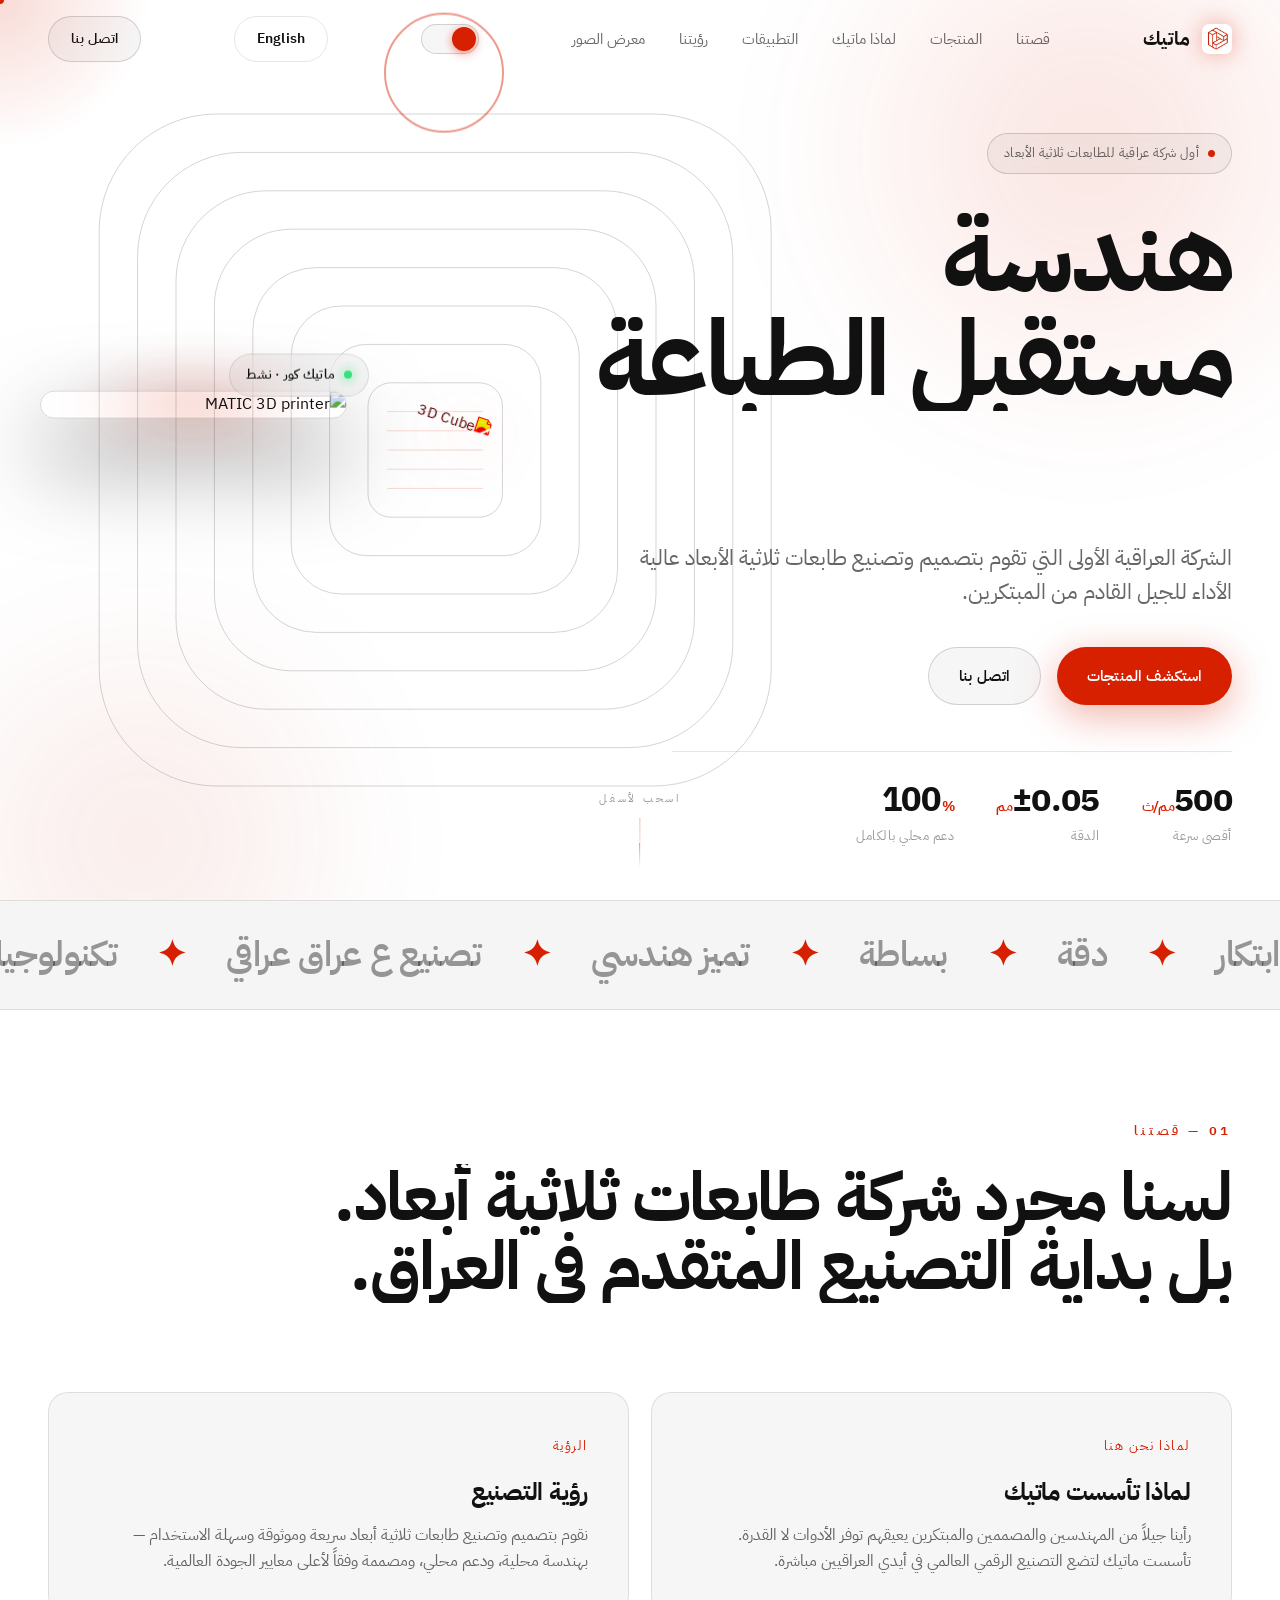
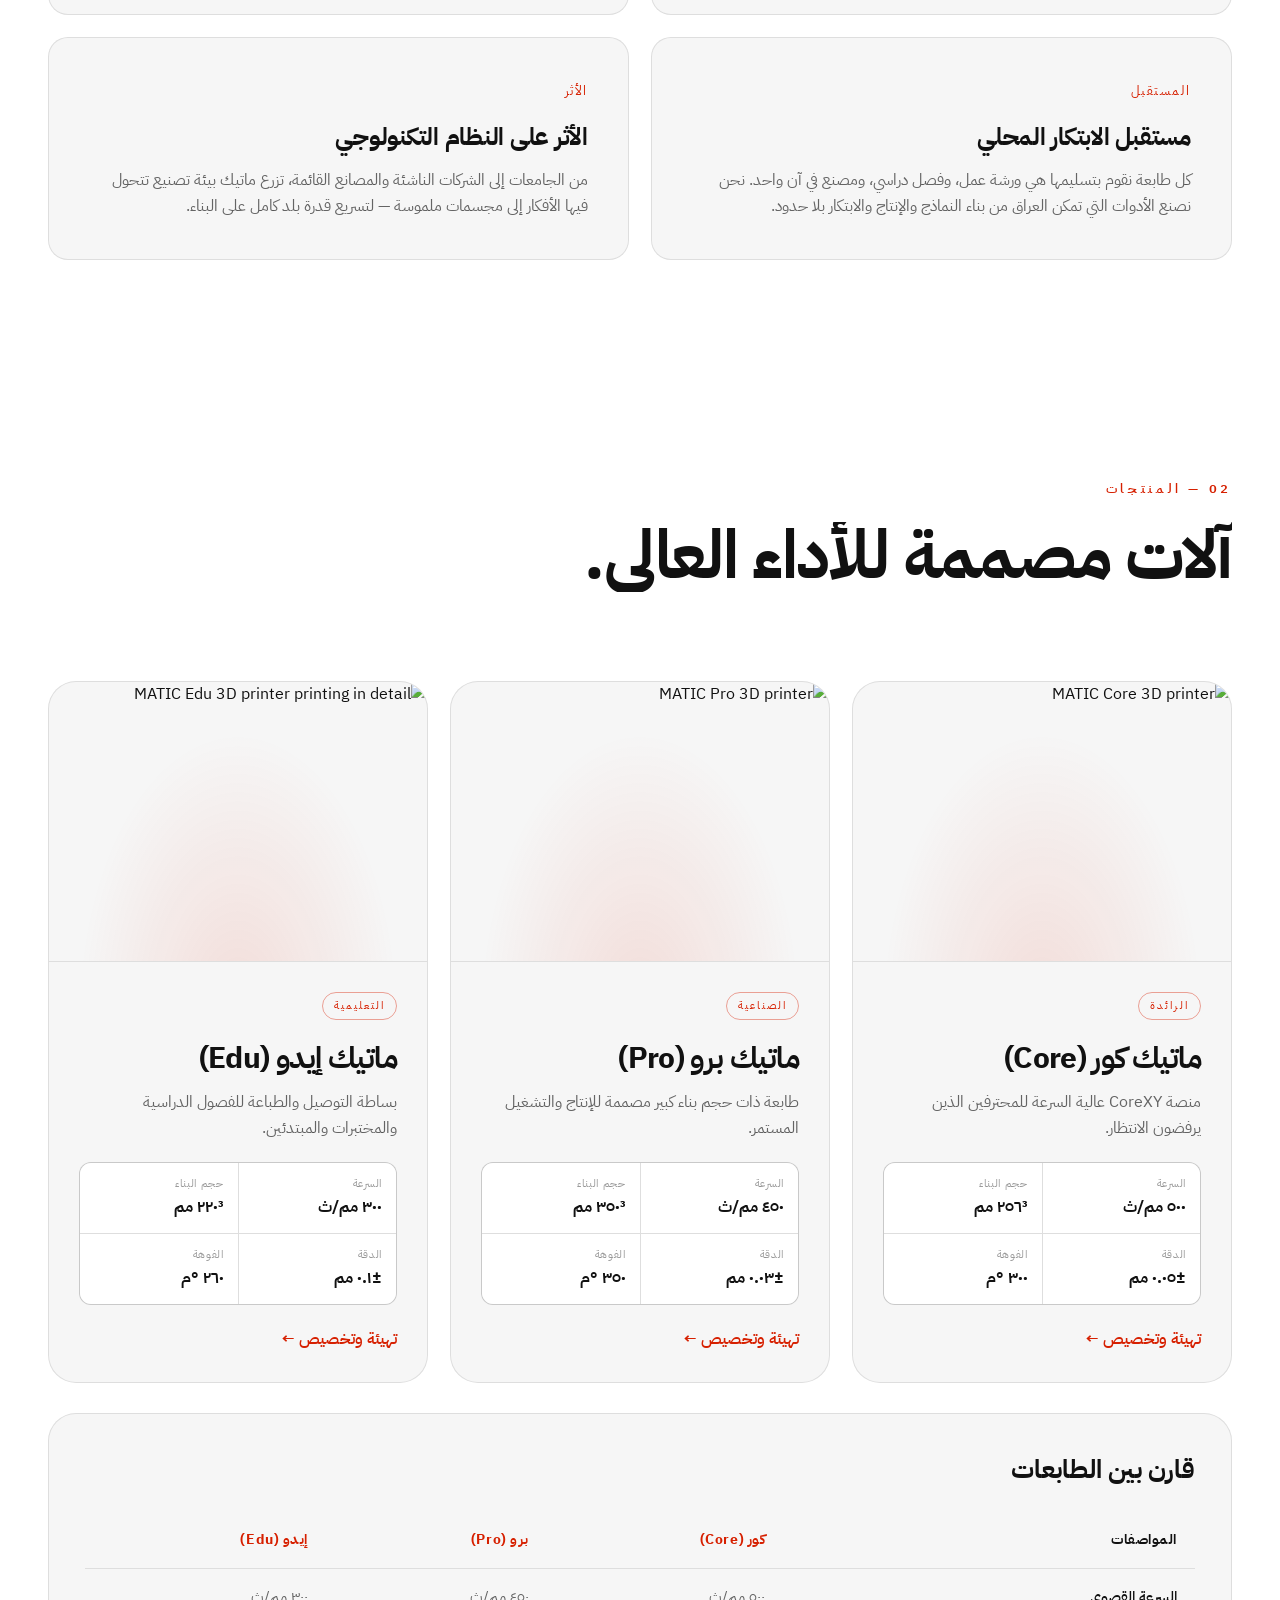
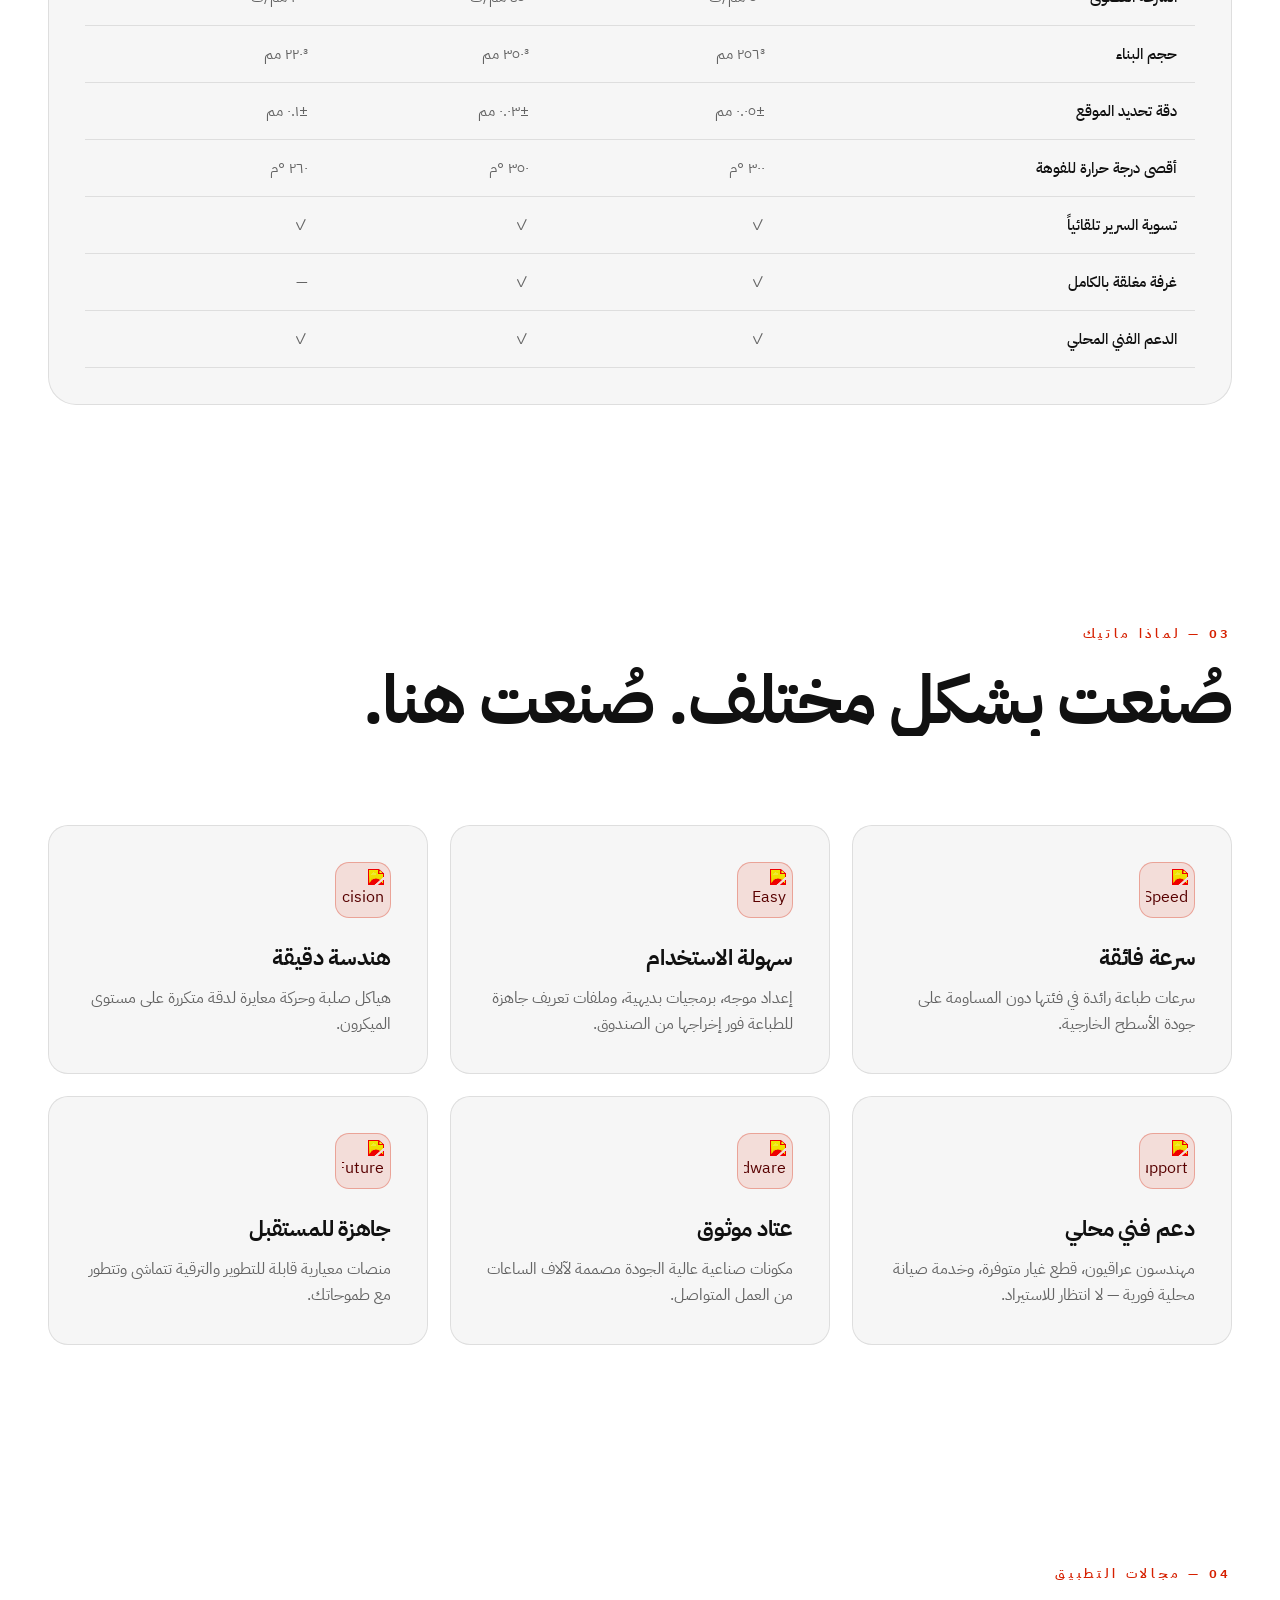
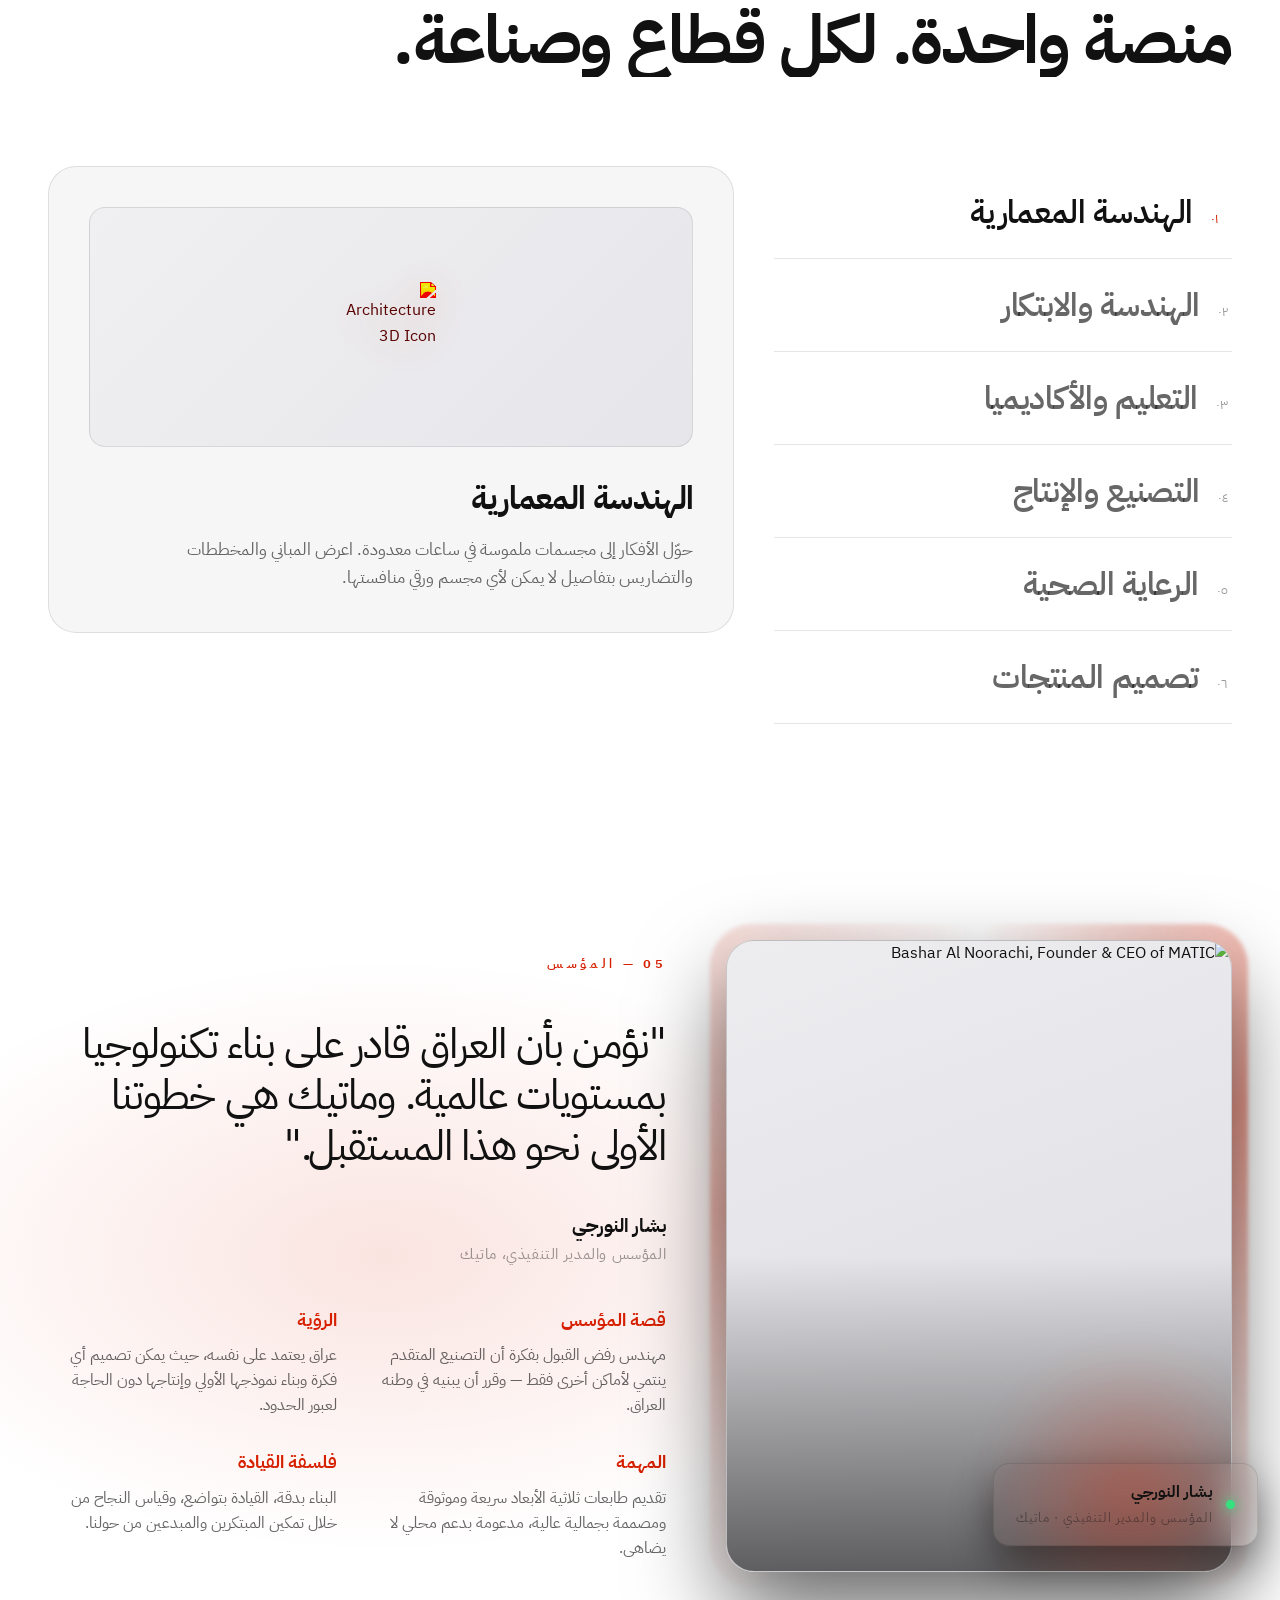
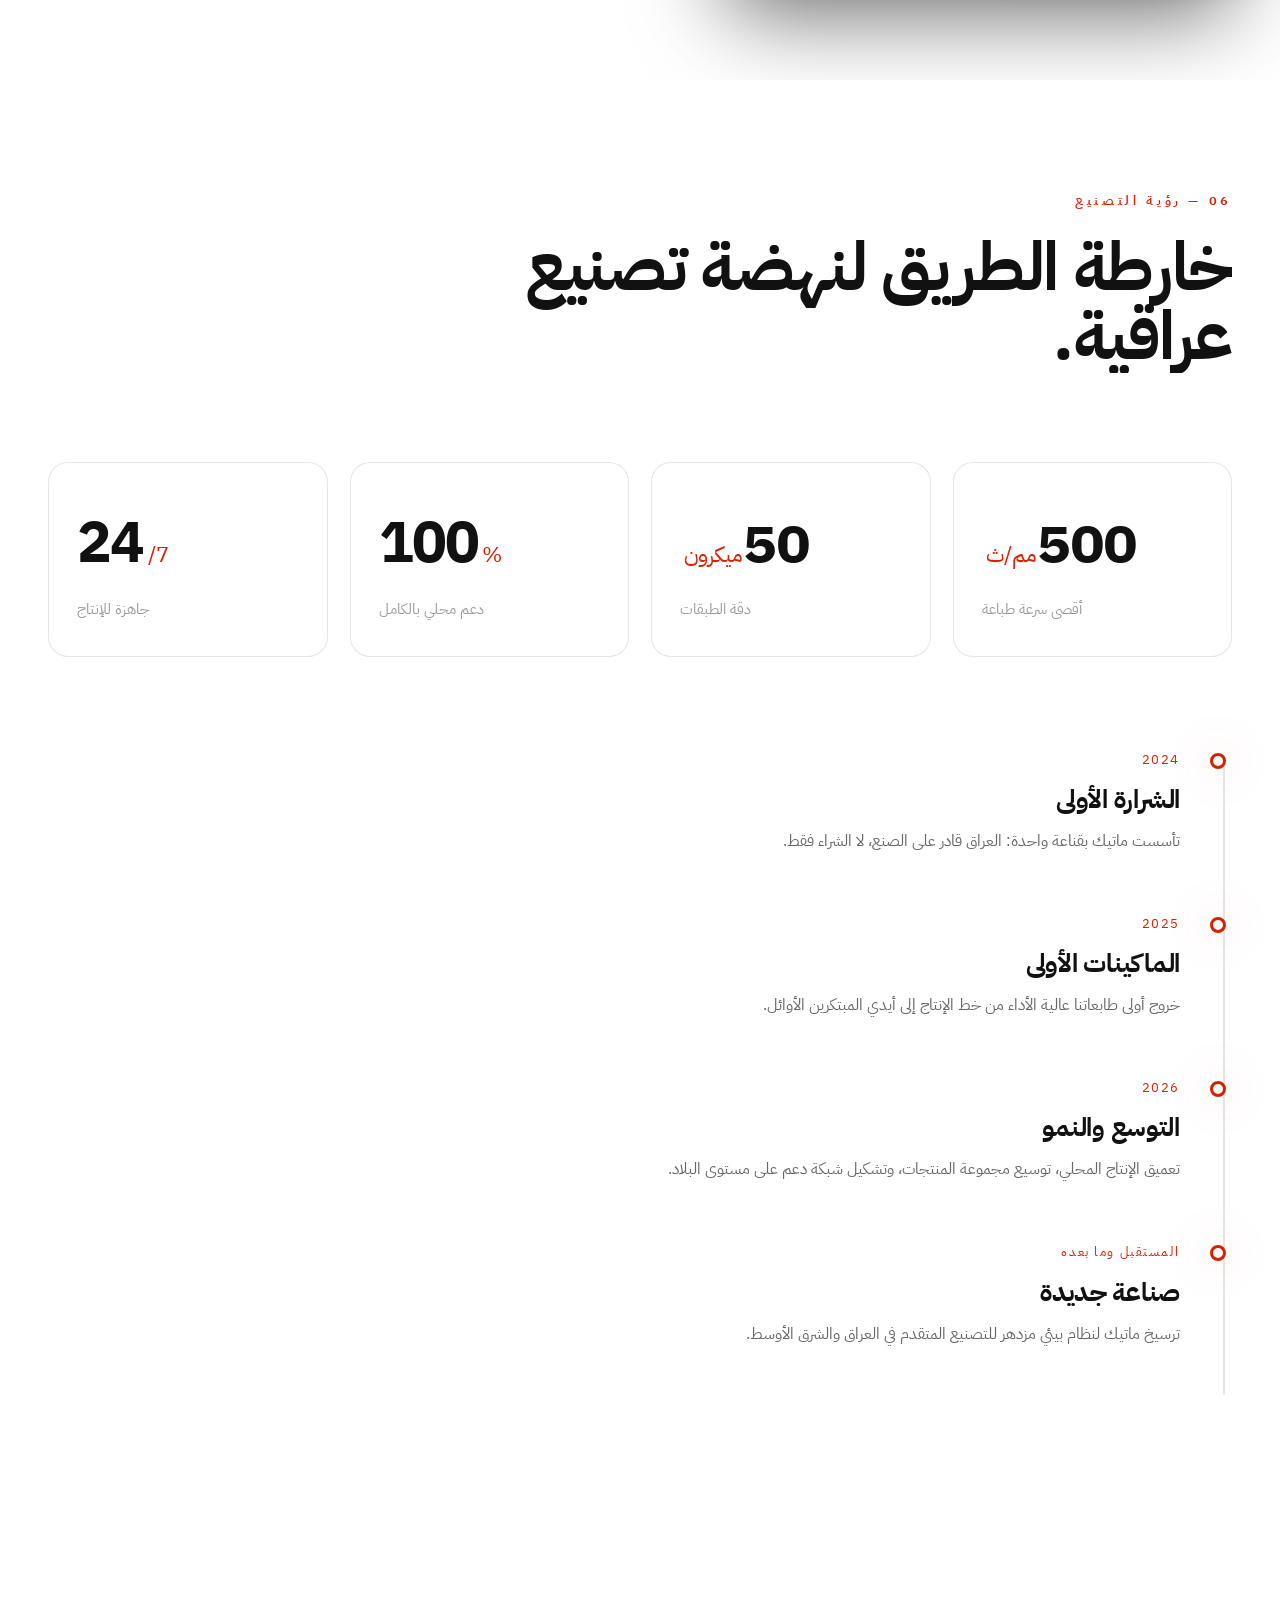
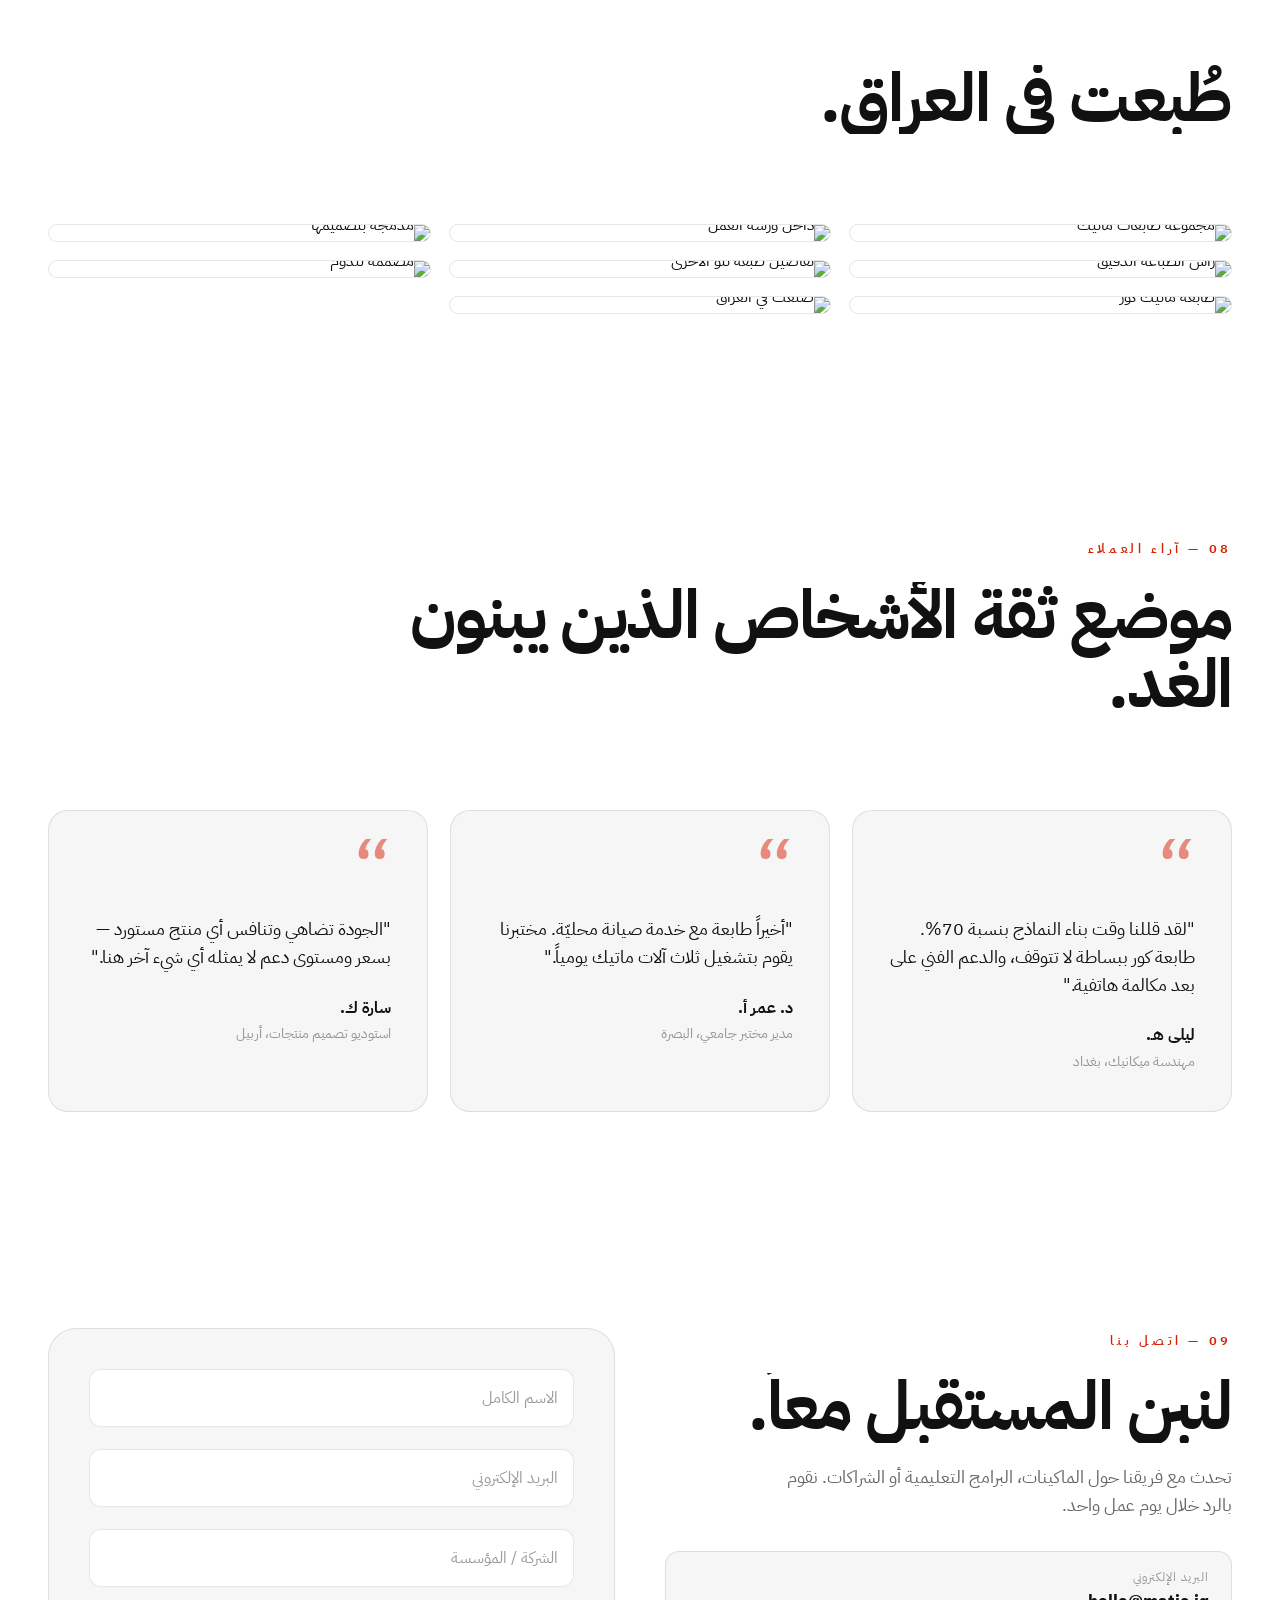
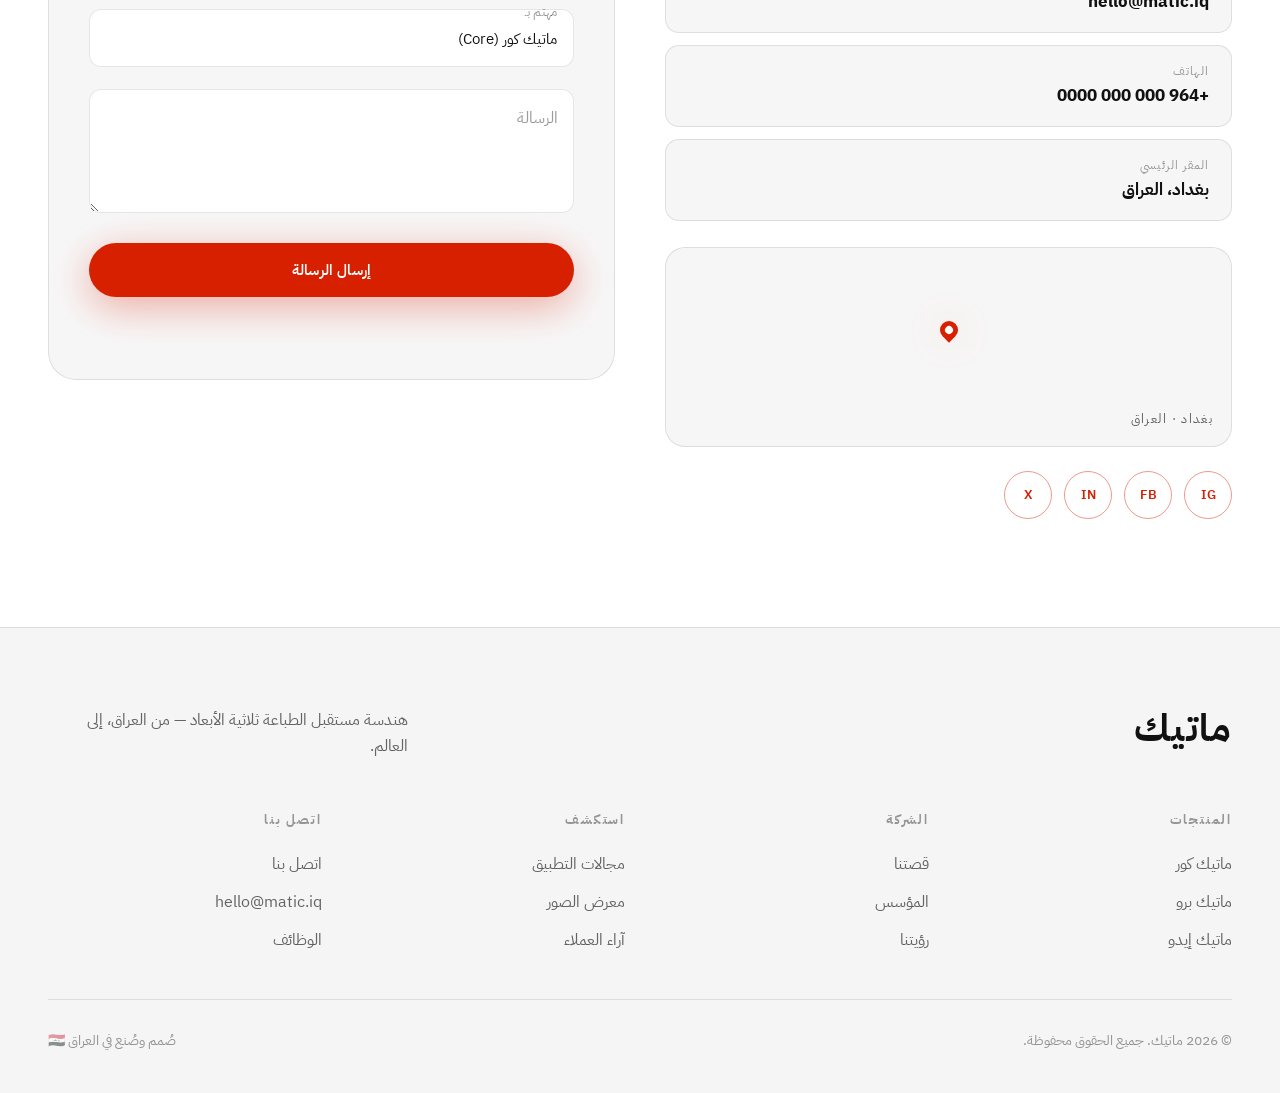
==== commit c1deee4e: "Update index-ar.html" ====
--- a/index-ar.html
+++ b/index-ar.html
@@ -4,7 +4,7 @@
   <meta charset="UTF-8" />
   <meta name="viewport" content="width=device-width, initial-scale=1.0" />
   <meta name="theme-color" content="#111111" />
-  <link rel="icon" type="image/png" href="matic-logo.png" />
+  <link rel="icon" type="image/png" href="MATIC.jpg" />
 
   <title>ماتيك — هندسة مستقبل الطباعة ثلاثية الأبعاد</title>
   <meta name="description" content="ماتيك هي أول شركة عراقية تقوم بتصميم وتصنيع طابعات ثلاثية الأبعاد عالية الأداء — سريعة وموثوقة ومدعومة محلياً للجيل القادم من المبتكرين." />
@@ -66,7 +66,7 @@
   <!-- Preloader -->
   <div class="preloader" id="preloader" aria-hidden="true">
     <div class="preloader__inner">
-      <img src="matic-logo.png" alt="" class="preloader__mark" />
+      <img src="MATIC.jpg" alt="" class="preloader__mark" />
       <div class="preloader__logo">MATIC</div>
       <div class="preloader__bar"><span></span></div>
       <div class="preloader__count">000</div>
@@ -77,7 +77,7 @@
   <header class="nav" id="nav">
     <div class="nav__inner">
       <a href="#hero" class="nav__logo" data-magnetic aria-label="MATIC home">
-        <img src="matic-logo.png" alt="MATIC logo" class="nav__logo-img" />
+        <img src="MATIC.jpg" alt="MATIC logo" class="nav__logo-img" />
         <span class="nav__logo-text">ماتيك</span>
       </a>
       <nav class="nav__links" aria-label="Primary">
